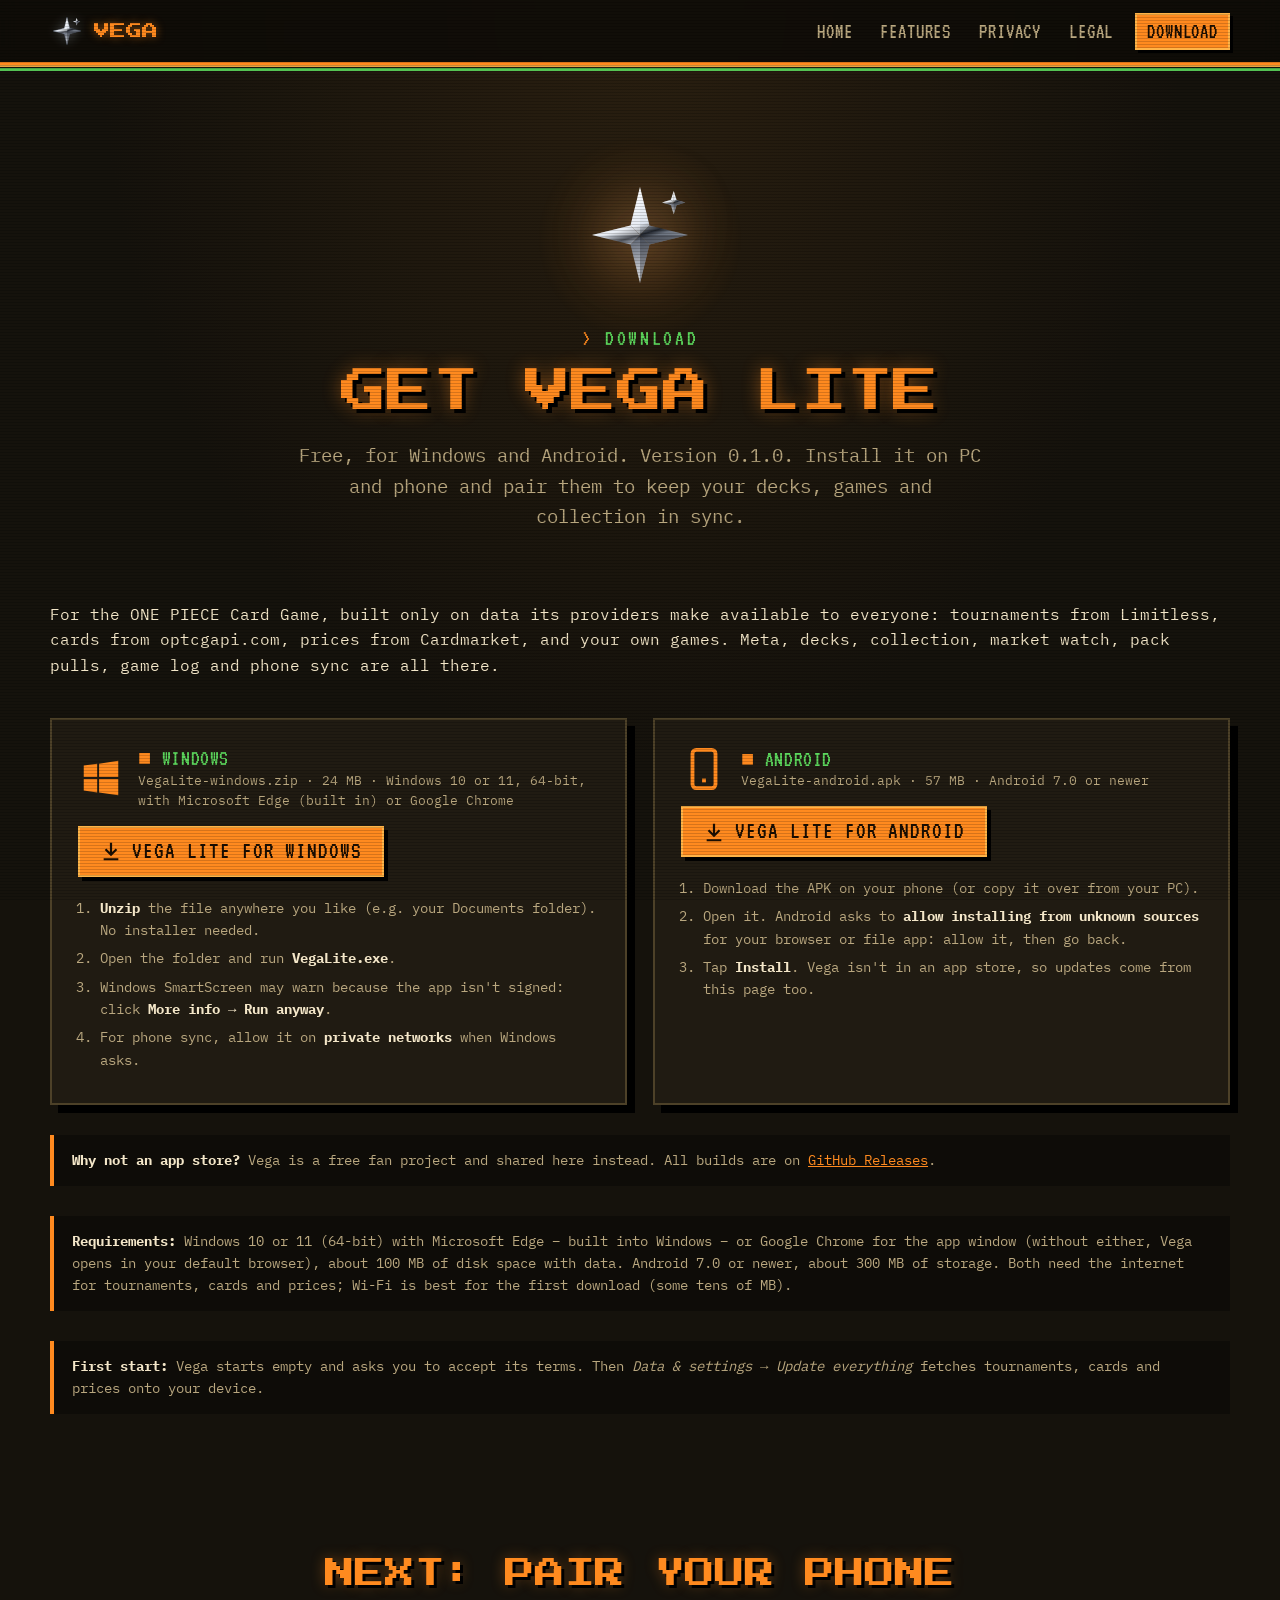
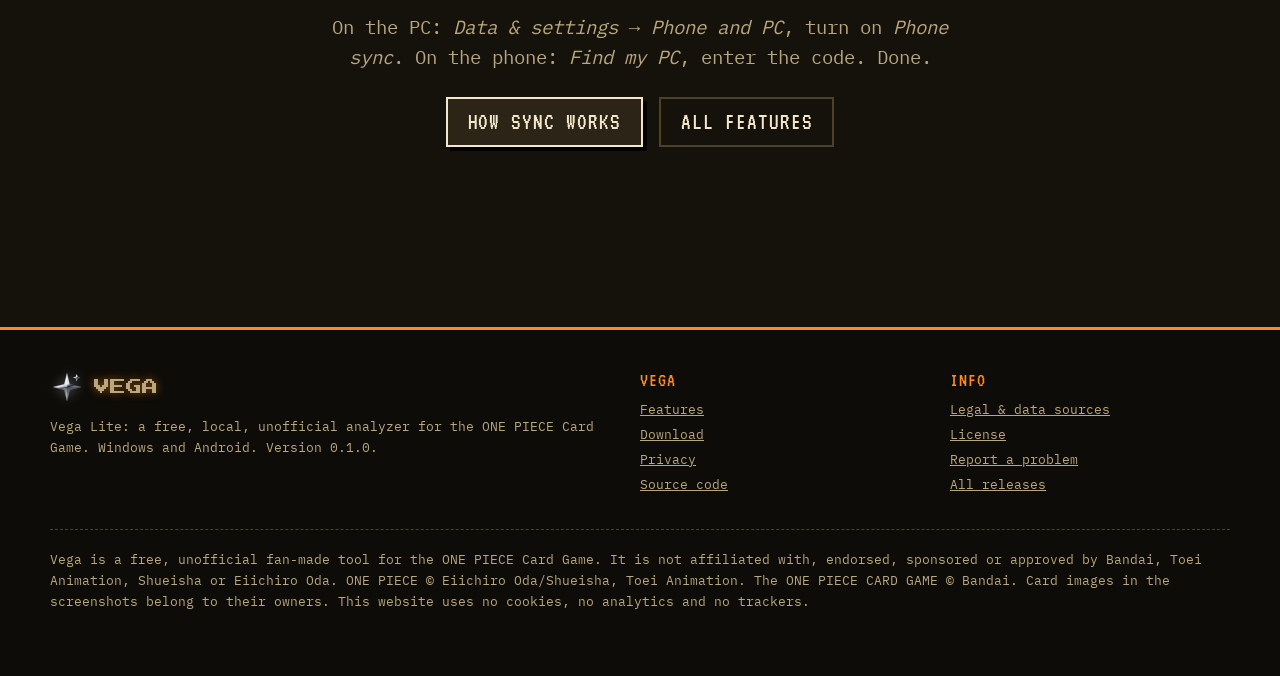
==== docs/download.html @ 105d2885 "Vega Lite: the website (docs/, for GitHub Pages), README, license and notice Co-Authored-By: Claude " ====
<!doctype html>
<html lang="en">
<head>
<meta charset="utf-8">
<meta name="viewport" content="width=device-width, initial-scale=1">
<title>Download Vega Lite · Windows and Android</title>
<meta name="description" content="Download Vega Lite for free: the Windows app and the Android app. Version 0.1.0, no account needed.">
<meta name="theme-color" content="#15120C">
<meta name="referrer" content="no-referrer">
<meta property="og:title" content="Download Vega Lite · Windows and Android">
<meta property="og:description" content="Download Vega Lite for free: the Windows app and the Android app. Version 0.1.0, no account needed.">
<meta property="og:image" content="assets/img/vega-512.png">
<link rel="icon" type="image/png" sizes="32x32" href="assets/img/vega-32.png">
<link rel="apple-touch-icon" href="assets/img/vega-192.png">
<link rel="stylesheet" href="assets/fonts/fonts.css">
<link rel="stylesheet" href="assets/style.css?v=6">
<script>document.documentElement.classList.add("js")</script>
</head>
<body>
<a class="skip" href="#main">Skip to content</a>
<header class="top">
  <div class="wrap">
    <a class="brand" href="index.html" aria-label="Vega home"><svg viewBox="0 0 32 32" aria-hidden="true" focusable="false"><defs><linearGradient id="chrome" gradientUnits="userSpaceOnUse" x1="12.1" y1="3" x2="19.9" y2="29"><stop offset="0" stop-color="#fff"/><stop offset=".4" stop-color="#d6deea"/><stop offset=".5" stop-color="#242830"/><stop offset=".55" stop-color="#808896"/><stop offset=".8" stop-color="#e2e6ee"/><stop offset="1" stop-color="#fff"/></linearGradient><linearGradient id="chromeSpark" gradientUnits="userSpaceOnUse" x1="24.09" y1="3.72" x2="26.19" y2="10.72"><stop offset="0" stop-color="#fff"/><stop offset=".4" stop-color="#d6deea"/><stop offset=".5" stop-color="#242830"/><stop offset=".55" stop-color="#808896"/><stop offset=".8" stop-color="#e2e6ee"/><stop offset="1" stop-color="#fff"/></linearGradient></defs><path d="M16 3 L18.57 13.43 L29 16 L18.57 18.57 L16 29 L13.43 18.57 L3 16 L13.43 13.43Z" fill="url(#chrome)" stroke="#5c687a" stroke-width=".4" stroke-linejoin="round"/><path d="M16 16 L16 3 L13.43 13.43Z M16 16 L3 16 L13.43 13.43Z" fill="#fff" fill-opacity="0.46"/><path d="M16 16 L16 3 L18.57 13.43Z M16 16 L3 16 L13.43 18.57Z" fill="#fff" fill-opacity="0.19"/><path d="M16 16 L29 16 L18.57 18.57Z M16 16 L16 29 L18.57 18.57Z" fill="#14161c" fill-opacity="0.46"/><path d="M16 16 L29 16 L18.57 13.43Z M16 16 L16 29 L13.43 18.57Z" fill="#14161c" fill-opacity="0.19"/><path d="M25.14 3.72 L25.98 6.37 L28.64 7.22 L25.98 8.06 L25.14 10.72 L24.29 8.06 L21.64 7.22 L24.29 6.37Z" fill="url(#chromeSpark)"/><path d="M25.14 7.22 L25.14 3.72 L24.29 6.37Z M25.14 7.22 L21.64 7.22 L24.29 6.37Z" fill="#fff" fill-opacity="0.46"/><path d="M25.14 7.22 L25.14 3.72 L25.98 6.37Z M25.14 7.22 L21.64 7.22 L24.29 8.06Z" fill="#fff" fill-opacity="0.19"/><path d="M25.14 7.22 L28.64 7.22 L25.98 8.06Z M25.14 7.22 L25.14 10.72 L25.98 8.06Z" fill="#14161c" fill-opacity="0.46"/><path d="M25.14 7.22 L28.64 7.22 L25.98 6.37Z M25.14 7.22 L25.14 10.72 L24.29 8.06Z" fill="#14161c" fill-opacity="0.19"/></svg><span>Vega</span></a>
    <button class="menu" type="button" aria-expanded="false" aria-controls="nav">Menu</button>
    <nav class="nav" id="nav" aria-label="Main"><a href="index.html">Home</a><a href="features.html">Features</a><a href="features.html#privacy">Privacy</a><a href="legal.html">Legal</a><a class="cta" href="download.html" aria-current="page">Download</a></nav>
  </div>
</header>
<main id="main">
<section class="pagehead center">
  <div class="wrap">
    <div class="hero-star rv pop" style="width:120px;margin-bottom:24px;transform:none;opacity:1"><svg viewBox="-1.25 -1.25 2.5 2.5" aria-hidden="true" focusable="false"><defs><linearGradient id="heroChromeA" gradientUnits="userSpaceOnUse" x1="-0.3000" y1="-1.0000" x2="0.3000" y2="1.0000"><stop offset="0" stop-color="#fff"/><stop offset="0.4" stop-color="#d6deea"/><stop offset="0.5" stop-color="#242830"/><stop offset="0.55" stop-color="#808896"/><stop offset="0.8" stop-color="#e2e6ee"/><stop offset="1" stop-color="#fff"/></linearGradient><linearGradient id="heroChromeB" gradientUnits="userSpaceOnUse" x1="0.6297" y1="-0.9189" x2="0.7757" y2="-0.4324"><stop offset="0" stop-color="#fff"/><stop offset="0.4" stop-color="#d6deea"/><stop offset="0.5" stop-color="#242830"/><stop offset="0.55" stop-color="#808896"/><stop offset="0.8" stop-color="#e2e6ee"/><stop offset="1" stop-color="#fff"/></linearGradient></defs><path d="M0.0000 0.0000 L0.0000 -1.0000 L-0.1980 -0.1980Z" fill="url(#heroChromeA)"/><path d="M0.0000 0.0000 L0.0000 -1.0000 L-0.1980 -0.1980Z" fill="#fff" fill-opacity="0.462"/><path d="M0.0000 0.0000 L0.0000 -1.0000 L0.1980 -0.1980Z" fill="url(#heroChromeA)"/><path d="M0.0000 0.0000 L0.0000 -1.0000 L0.1980 -0.1980Z" fill="#fff" fill-opacity="0.191"/><path d="M0.0000 0.0000 L1.0000 0.0000 L0.1980 -0.1980Z" fill="url(#heroChromeA)"/><path d="M0.0000 0.0000 L1.0000 0.0000 L0.1980 -0.1980Z" fill="#14161c" fill-opacity="0.191"/><path d="M0.0000 0.0000 L1.0000 0.0000 L0.1980 0.1980Z" fill="url(#heroChromeA)"/><path d="M0.0000 0.0000 L1.0000 0.0000 L0.1980 0.1980Z" fill="#14161c" fill-opacity="0.462"/><path d="M0.0000 0.0000 L0.0000 1.0000 L0.1980 0.1980Z" fill="url(#heroChromeA)"/><path d="M0.0000 0.0000 L0.0000 1.0000 L0.1980 0.1980Z" fill="#14161c" fill-opacity="0.462"/><path d="M0.0000 0.0000 L0.0000 1.0000 L-0.1980 0.1980Z" fill="url(#heroChromeA)"/><path d="M0.0000 0.0000 L0.0000 1.0000 L-0.1980 0.1980Z" fill="#14161c" fill-opacity="0.191"/><path d="M0.0000 0.0000 L-1.0000 0.0000 L-0.1980 0.1980Z" fill="url(#heroChromeA)"/><path d="M0.0000 0.0000 L-1.0000 0.0000 L-0.1980 0.1980Z" fill="#fff" fill-opacity="0.191"/><path d="M0.0000 0.0000 L-1.0000 0.0000 L-0.1980 -0.1980Z" fill="url(#heroChromeA)"/><path d="M0.0000 0.0000 L-1.0000 0.0000 L-0.1980 -0.1980Z" fill="#fff" fill-opacity="0.462"/><path d="M0.7027 -0.6757 L0.7027 -0.9189 L0.6442 -0.7342Z" fill="url(#heroChromeB)"/><path d="M0.7027 -0.6757 L0.7027 -0.9189 L0.6442 -0.7342Z" fill="#fff" fill-opacity="0.462"/><path d="M0.7027 -0.6757 L0.7027 -0.9189 L0.7612 -0.7342Z" fill="url(#heroChromeB)"/><path d="M0.7027 -0.6757 L0.7027 -0.9189 L0.7612 -0.7342Z" fill="#fff" fill-opacity="0.191"/><path d="M0.7027 -0.6757 L0.9459 -0.6757 L0.7612 -0.7342Z" fill="url(#heroChromeB)"/><path d="M0.7027 -0.6757 L0.9459 -0.6757 L0.7612 -0.7342Z" fill="#14161c" fill-opacity="0.191"/><path d="M0.7027 -0.6757 L0.9459 -0.6757 L0.7612 -0.6172Z" fill="url(#heroChromeB)"/><path d="M0.7027 -0.6757 L0.9459 -0.6757 L0.7612 -0.6172Z" fill="#14161c" fill-opacity="0.462"/><path d="M0.7027 -0.6757 L0.7027 -0.4324 L0.7612 -0.6172Z" fill="url(#heroChromeB)"/><path d="M0.7027 -0.6757 L0.7027 -0.4324 L0.7612 -0.6172Z" fill="#14161c" fill-opacity="0.462"/><path d="M0.7027 -0.6757 L0.7027 -0.4324 L0.6442 -0.6172Z" fill="url(#heroChromeB)"/><path d="M0.7027 -0.6757 L0.7027 -0.4324 L0.6442 -0.6172Z" fill="#14161c" fill-opacity="0.191"/><path d="M0.7027 -0.6757 L0.4595 -0.6757 L0.6442 -0.6172Z" fill="url(#heroChromeB)"/><path d="M0.7027 -0.6757 L0.4595 -0.6757 L0.6442 -0.6172Z" fill="#fff" fill-opacity="0.191"/><path d="M0.7027 -0.6757 L0.4595 -0.6757 L0.6442 -0.7342Z" fill="url(#heroChromeB)"/><path d="M0.7027 -0.6757 L0.4595 -0.6757 L0.6442 -0.7342Z" fill="#fff" fill-opacity="0.462"/></svg></div>
    <p class="kicker rv">Download</p>
    <h1 class="rv">Get Vega Lite</h1>
    <p class="lede rv">Free, for Windows and Android. Version <span data-version>0.1.0</span>. Install it on PC and phone and
      pair them to keep your decks, games and collection in sync.</p>
  </div>
</section>

<section aria-labelledby="lite-h">
  <div class="wrap">
    <h2 id="lite-h" class="sr-only">Downloads</h2>
    <p class="rv">For the ONE PIECE Card Game, built only on data its providers make available to everyone: tournaments from
      Limitless, cards from optcgapi.com, prices from Cardmarket, and your own games. Meta, decks, collection, market watch,
      pack pulls, game log and phone sync are all there.</p>
    <div class="dl-grid">
      <article class="dl rv" id="windows">
        <header><svg viewBox="0 0 24 24" fill="currentColor" aria-hidden="true"><path d="M3 5l7-1v7H3zM11 4l10-1.5V11H11zM3 12h7v7l-7-1zM11 12h10v8.5L11 19z"/></svg>
          <div><h3>Windows</h3><div class="meta"><span data-dl-file="lite-windows">VegaLite-windows.zip</span> · <span data-dl-size="lite-windows">24 MB</span> · <span data-dl-needs="lite-windows">Windows 10 or 11, 64-bit, with Microsoft Edge (built in) or Google Chrome</span></div></div></header>
        <a class="btn primary" data-dl="lite-windows" href="https://github.com/shum-panda/vega-lite/releases/latest/download/VegaLite-windows.zip"><svg viewBox="0 0 24 24" fill="none" stroke="currentColor" stroke-width="2.4" aria-hidden="true"><path d="M12 3v12M6 10l6 6 6-6M4 21h16"/></svg>Vega Lite for Windows</a>
        <ol>
          <li><b>Unzip</b> the file anywhere you like (e.g. your Documents folder). No installer needed.</li>
          <li>Open the folder and run <b>VegaLite.exe</b>.</li>
          <li>Windows SmartScreen may warn because the app isn't signed: click <b>More info → Run anyway</b>.</li>
          <li>For phone sync, allow it on <b>private networks</b> when Windows asks.</li>
        </ol>
      </article>
      <article class="dl rv d1" id="android">
        <header><svg viewBox="0 0 24 24" fill="none" stroke="currentColor" stroke-width="2" aria-hidden="true"><rect x="6" y="2" width="12" height="20" rx="2"/><path d="M11 18h2"/></svg>
          <div><h3>Android</h3><div class="meta"><span data-dl-file="lite-android">VegaLite-android.apk</span> · <span data-dl-size="lite-android">57 MB</span> · <span data-dl-needs="lite-android">Android 7.0 or newer</span></div></div></header>
        <a class="btn primary" data-dl="lite-android" href="https://github.com/shum-panda/vega-lite/releases/latest/download/VegaLite-android.apk"><svg viewBox="0 0 24 24" fill="none" stroke="currentColor" stroke-width="2.4" aria-hidden="true"><path d="M12 3v12M6 10l6 6 6-6M4 21h16"/></svg>Vega Lite for Android</a>
        <ol>
          <li>Download the APK on your phone (or copy it over from your PC).</li>
          <li>Open it. Android asks to <b>allow installing from unknown sources</b> for your browser or file app: allow it, then go back.</li>
          <li>Tap <b>Install</b>. Vega isn't in an app store, so updates come from this page too.</li>
        </ol>
      </article>
    </div>
  </div>
</section>

<section aria-label="Notes">
  <div class="wrap">
    <div class="note rv"><b>Why not an app store?</b> Vega is a free fan project and shared here instead. All builds are on
      <a href="https://github.com/shum-panda/vega-lite/releases" data-releases>GitHub Releases</a>.</div>
    <div class="note rv"><b>Requirements:</b> Windows 10 or 11 (64-bit) with Microsoft Edge – built into Windows – or Google
      Chrome for the app window (without either, Vega opens in your default browser), about 100 MB of disk space with data.
      Android 7.0 or newer, about 300 MB of storage. Both need the internet for tournaments, cards and prices; Wi-Fi is
      best for the first download (some tens of MB).</div>
    <div class="note rv"><b>First start:</b> Vega starts empty and asks you to accept its terms. Then <i>Data &amp; settings → Update everything</i>
      fetches tournaments, cards and prices onto your device.</div>
  </div>
</section>

<section class="band" aria-labelledby="next-h">
  <div class="wrap center">
    <h2 id="next-h" class="rv">Next: pair your phone</h2>
    <p class="lede rv">On the PC: <i>Data &amp; settings → Phone and PC</i>, turn on <i>Phone sync</i>. On the phone: <i>Find my PC</i>, enter the code. Done.</p>
    <div class="btns rv" style="justify-content:center"><a class="btn" href="features.html#sync">How sync works</a><a class="btn ghost" href="features.html">All features</a></div>
  </div>
</section>

</main>
<footer class="foot">
  <div class="wrap">
    <div class="foot-grid">
      <div>
        <a class="brand" href="index.html" aria-label="Vega home"><svg viewBox="0 0 32 32" aria-hidden="true" focusable="false"><defs><linearGradient id="chrome" gradientUnits="userSpaceOnUse" x1="12.1" y1="3" x2="19.9" y2="29"><stop offset="0" stop-color="#fff"/><stop offset=".4" stop-color="#d6deea"/><stop offset=".5" stop-color="#242830"/><stop offset=".55" stop-color="#808896"/><stop offset=".8" stop-color="#e2e6ee"/><stop offset="1" stop-color="#fff"/></linearGradient><linearGradient id="chromeSpark" gradientUnits="userSpaceOnUse" x1="24.09" y1="3.72" x2="26.19" y2="10.72"><stop offset="0" stop-color="#fff"/><stop offset=".4" stop-color="#d6deea"/><stop offset=".5" stop-color="#242830"/><stop offset=".55" stop-color="#808896"/><stop offset=".8" stop-color="#e2e6ee"/><stop offset="1" stop-color="#fff"/></linearGradient></defs><path d="M16 3 L18.57 13.43 L29 16 L18.57 18.57 L16 29 L13.43 18.57 L3 16 L13.43 13.43Z" fill="url(#chrome)" stroke="#5c687a" stroke-width=".4" stroke-linejoin="round"/><path d="M16 16 L16 3 L13.43 13.43Z M16 16 L3 16 L13.43 13.43Z" fill="#fff" fill-opacity="0.46"/><path d="M16 16 L16 3 L18.57 13.43Z M16 16 L3 16 L13.43 18.57Z" fill="#fff" fill-opacity="0.19"/><path d="M16 16 L29 16 L18.57 18.57Z M16 16 L16 29 L18.57 18.57Z" fill="#14161c" fill-opacity="0.46"/><path d="M16 16 L29 16 L18.57 13.43Z M16 16 L16 29 L13.43 18.57Z" fill="#14161c" fill-opacity="0.19"/><path d="M25.14 3.72 L25.98 6.37 L28.64 7.22 L25.98 8.06 L25.14 10.72 L24.29 8.06 L21.64 7.22 L24.29 6.37Z" fill="url(#chromeSpark)"/><path d="M25.14 7.22 L25.14 3.72 L24.29 6.37Z M25.14 7.22 L21.64 7.22 L24.29 6.37Z" fill="#fff" fill-opacity="0.46"/><path d="M25.14 7.22 L25.14 3.72 L25.98 6.37Z M25.14 7.22 L21.64 7.22 L24.29 8.06Z" fill="#fff" fill-opacity="0.19"/><path d="M25.14 7.22 L28.64 7.22 L25.98 8.06Z M25.14 7.22 L25.14 10.72 L25.98 8.06Z" fill="#14161c" fill-opacity="0.46"/><path d="M25.14 7.22 L28.64 7.22 L25.98 6.37Z M25.14 7.22 L25.14 10.72 L24.29 8.06Z" fill="#14161c" fill-opacity="0.19"/></svg><span>Vega</span></a>
        <p>Vega Lite: a free, local, unofficial analyzer for the ONE PIECE Card Game. Windows and Android.
        Version <span data-version>0.1.0</span>.</p>
      </div>
      <div>
        <h4>Vega</h4>
        <ul>
          <li><a href="features.html">Features</a></li>
          <li><a href="download.html">Download</a></li>
          <li><a href="features.html#privacy">Privacy</a></li>
          <li><a href="#" data-repo>Source code</a></li>
        </ul>
      </div>
      <div>
        <h4>Info</h4>
        <ul>
          <li><a href="legal.html">Legal &amp; data sources</a></li>
          <li><a href="legal.html#license">License</a></li>
          <li><a href="#" data-issues>Report a problem</a></li>
          <li><a href="#" data-releases>All releases</a></li>
        </ul>
      </div>
    </div>
    <p class="disclaimer">Vega is a free, unofficial fan-made tool for the ONE PIECE Card Game. It is not affiliated with,
    endorsed, sponsored or approved by Bandai, Toei Animation, Shueisha or Eiichiro Oda.
    ONE PIECE &copy; Eiichiro Oda/Shueisha, Toei Animation. The ONE PIECE CARD GAME &copy; Bandai.
    Card images in the screenshots belong to their owners. This website uses no cookies, no analytics and no trackers.</p>
  </div>
</footer>
<script src="assets/downloads.js?v=6"></script>
<script src="assets/site.js?v=6"></script>
</body>
</html>
---- docs/assets/fonts/fonts.css ----
/* The app's fonts, served by the app itself (no request to Google): Press Start 2P, VT323 and IBM Plex Mono,
   all under the SIL Open Font License 1.1 (OFL.txt). Latin and Latin Extended only. */
@font-face {
  font-family: 'IBM Plex Mono';
  font-style: normal;
  font-weight: 400;
  font-display: swap;
  src: url(ibm-plex-mono-400-latin-ext.woff2) format('woff2');
  unicode-range: U+0100-02BA, U+02BD-02C5, U+02C7-02CC, U+02CE-02D7, U+02DD-02FF, U+0304, U+0308, U+0329, U+1D00-1DBF, U+1E00-1E9F, U+1EF2-1EFF, U+2020, U+20A0-20AB, U+20AD-20C4, U+2113, U+2C60-2C7F, U+A720-A7FF;
}
@font-face {
  font-family: 'IBM Plex Mono';
  font-style: normal;
  font-weight: 400;
  font-display: swap;
  src: url(ibm-plex-mono-400-latin.woff2) format('woff2');
  unicode-range: U+0000-00FF, U+0131, U+0152-0153, U+02BB-02BC, U+02C6, U+02DA, U+02DC, U+0304, U+0308, U+0329, U+2000-206F, U+20AC, U+2122, U+2191, U+2193, U+2212, U+2215, U+FEFF, U+FFFD;
}
@font-face {
  font-family: 'IBM Plex Mono';
  font-style: normal;
  font-weight: 600;
  font-display: swap;
  src: url(ibm-plex-mono-600-latin-ext.woff2) format('woff2');
  unicode-range: U+0100-02BA, U+02BD-02C5, U+02C7-02CC, U+02CE-02D7, U+02DD-02FF, U+0304, U+0308, U+0329, U+1D00-1DBF, U+1E00-1E9F, U+1EF2-1EFF, U+2020, U+20A0-20AB, U+20AD-20C4, U+2113, U+2C60-2C7F, U+A720-A7FF;
}
@font-face {
  font-family: 'IBM Plex Mono';
  font-style: normal;
  font-weight: 600;
  font-display: swap;
  src: url(ibm-plex-mono-600-latin.woff2) format('woff2');
  unicode-range: U+0000-00FF, U+0131, U+0152-0153, U+02BB-02BC, U+02C6, U+02DA, U+02DC, U+0304, U+0308, U+0329, U+2000-206F, U+20AC, U+2122, U+2191, U+2193, U+2212, U+2215, U+FEFF, U+FFFD;
}
@font-face {
  font-family: 'IBM Plex Mono';
  font-style: normal;
  font-weight: 700;
  font-display: swap;
  src: url(ibm-plex-mono-700-latin-ext.woff2) format('woff2');
  unicode-range: U+0100-02BA, U+02BD-02C5, U+02C7-02CC, U+02CE-02D7, U+02DD-02FF, U+0304, U+0308, U+0329, U+1D00-1DBF, U+1E00-1E9F, U+1EF2-1EFF, U+2020, U+20A0-20AB, U+20AD-20C4, U+2113, U+2C60-2C7F, U+A720-A7FF;
}
@font-face {
  font-family: 'IBM Plex Mono';
  font-style: normal;
  font-weight: 700;
  font-display: swap;
  src: url(ibm-plex-mono-700-latin.woff2) format('woff2');
  unicode-range: U+0000-00FF, U+0131, U+0152-0153, U+02BB-02BC, U+02C6, U+02DA, U+02DC, U+0304, U+0308, U+0329, U+2000-206F, U+20AC, U+2122, U+2191, U+2193, U+2212, U+2215, U+FEFF, U+FFFD;
}
@font-face {
  font-family: 'Press Start 2P';
  font-style: normal;
  font-weight: 400;
  font-display: swap;
  src: url(press-start-2p-400-latin-ext.woff2) format('woff2');
  unicode-range: U+0100-02BA, U+02BD-02C5, U+02C7-02CC, U+02CE-02D7, U+02DD-02FF, U+0304, U+0308, U+0329, U+1D00-1DBF, U+1E00-1E9F, U+1EF2-1EFF, U+2020, U+20A0-20AB, U+20AD-20C4, U+2113, U+2C60-2C7F, U+A720-A7FF;
}
@font-face {
  font-family: 'Press Start 2P';
  font-style: normal;
  font-weight: 400;
  font-display: swap;
  src: url(press-start-2p-400-latin.woff2) format('woff2');
  unicode-range: U+0000-00FF, U+0131, U+0152-0153, U+02BB-02BC, U+02C6, U+02DA, U+02DC, U+0304, U+0308, U+0329, U+2000-206F, U+20AC, U+2122, U+2191, U+2193, U+2212, U+2215, U+FEFF, U+FFFD;
}
@font-face {
  font-family: 'VT323';
  font-style: normal;
  font-weight: 400;
  font-display: swap;
  src: url(vt323-400-latin-ext.woff2) format('woff2');
  unicode-range: U+0100-02BA, U+02BD-02C5, U+02C7-02CC, U+02CE-02D7, U+02DD-02FF, U+0304, U+0308, U+0329, U+1D00-1DBF, U+1E00-1E9F, U+1EF2-1EFF, U+2020, U+20A0-20AB, U+20AD-20C4, U+2113, U+2C60-2C7F, U+A720-A7FF;
}
@font-face {
  font-family: 'VT323';
  font-style: normal;
  font-weight: 400;
  font-display: swap;
  src: url(vt323-400-latin.woff2) format('woff2');
  unicode-range: U+0000-00FF, U+0131, U+0152-0153, U+02BB-02BC, U+02C6, U+02DA, U+02DC, U+0304, U+0308, U+0329, U+2000-206F, U+20AC, U+2122, U+2191, U+2193, U+2212, U+2215, U+FEFF, U+FFFD;
}
---- docs/assets/style.css ----
/* Vega website – the app's own look (static/style.css, style "Vega", dark): warm CRT black, sunset orange, phosphor
   green, pixel fonts, hard offset shadows, scanlines. No external requests: fonts are served from ./fonts. */
:root {
  --sea: #15120C; --hull: #201B12; --hull-2: #2C2517; --hull-3: #1A160E; --well: #0E0C08; --sea-glow: #2A1F10;
  --line: #4D4128; --rule: #3A311F; --foam: #F4E7C9; --mist: #B9A77F; --faint: #8F8060;
  --rope: #FF8A1F; --rope-dim: #B75F12; --rope-hover: #FFA040; --amber: #FFB347;
  --green: #5CD65C; --green-dim: #2F7A34; --red: #E5482E; --bad: #FF6B4A;
  --on-green: #0B1A0B; --on-rope: #1B0E02; --shadow-c: #000; --scan: rgba(0,0,0,.16);
  --shadow: 4px 4px 0 var(--shadow-c); --shadow-l: 8px 8px 0 var(--shadow-c);
  --pixel: "Press Start 2P", "Courier New", monospace;
  --head: "VT323", "Courier New", monospace;
  --body: "IBM Plex Mono", Consolas, monospace;
  --wrap: 1180px;
  color-scheme: dark;
}
* { box-sizing: border-box; }
html { scroll-behavior: smooth; scroll-padding-top: 80px; }
html, body { margin: 0; background: var(--sea); color: var(--foam); font: 16px/1.6 var(--body); }
body { background: radial-gradient(ellipse at 50% 0%, var(--sea-glow) 0%, var(--sea) 60%) fixed; overflow-x: hidden; }
body::after { content: ""; position: fixed; inset: 0; pointer-events: none; z-index: 100;
  background: repeating-linear-gradient(to bottom, rgba(0,0,0,0) 0 2px, var(--scan) 2px 3px); }
img { max-width: 100%; display: block; }
a { color: var(--rope); }
a:hover { color: var(--rope-hover); }
::selection { background: var(--green); color: var(--on-green); }
:focus-visible { outline: 2px dashed var(--green); outline-offset: 3px; }
.wrap { width: min(var(--wrap), 100% - 40px); margin: 0 auto; }
.skip { position: absolute; left: -999px; top: 8px; z-index: 200; background: var(--green); color: var(--on-green); padding: 6px 12px; }
.skip:focus { left: 8px; }

/* ------------------------------------------------------------------ header */
.top { position: sticky; top: 0; z-index: 50; background: rgba(14,12,8,.86); backdrop-filter: blur(8px);
  border-bottom: 3px solid var(--rope); }
.top::after { content: ""; position: absolute; left: 0; right: 0; bottom: -9px; height: 6px;
  background: linear-gradient(to bottom, var(--amber) 0 2px, transparent 2px 3px, var(--green) 3px 5px); opacity: .9; }
.top .wrap { display: flex; align-items: center; gap: 18px; height: 62px; }
.brand { display: flex; align-items: center; gap: 10px; text-decoration: none; color: var(--rope);
  font: 16px/1 var(--pixel); text-transform: uppercase; text-shadow: 0 0 8px rgba(255,138,31,.55); }
.brand:hover { color: var(--rope-hover); }
.brand svg { width: 34px; height: 34px; filter: drop-shadow(0 0 6px rgba(214,222,234,.35)); transition: transform .5s cubic-bezier(.2,.9,.3,1.4); }
.brand:hover svg { transform: perspective(200px) rotateY(180deg) scale(1.1); }
/* comes in once from far away; it turns only while you point at it */
.brand svg { animation: brandIn 1s cubic-bezier(.2,.8,.3,1.2) .2s backwards; }
@keyframes brandIn { from { transform: scale(0); opacity: 0; filter: blur(3px); } }
.nav { display: flex; gap: 4px; margin-left: auto; align-items: center; }
.nav a { color: var(--mist); text-decoration: none; font: 21px/1 var(--head); text-transform: uppercase; letter-spacing: .04em;
  padding: 6px 10px; border: 2px solid transparent; }
.nav a:hover { color: var(--green); border-color: var(--green-dim); }
.nav a[aria-current="page"] { color: var(--on-green); background: var(--green); border-color: var(--green); }
.nav a.cta { color: var(--on-rope); background: var(--rope); border-color: var(--amber); box-shadow: 3px 3px 0 var(--shadow-c); margin-left: 6px; }
.nav a.cta:hover { background: var(--rope-hover); }
.menu { display: none; margin-left: auto; background: none; border: 2px solid var(--line); color: var(--foam); font: 20px/1 var(--head);
  padding: 6px 10px; cursor: pointer; text-transform: uppercase; }
@media (max-width: 860px) {
  .menu { display: block; }
  .nav { display: none; position: absolute; top: 65px; left: 0; right: 0; flex-direction: column; align-items: stretch;
    background: var(--well); border-bottom: 3px solid var(--rope); padding: 10px 20px 16px; }
  .nav.open { display: flex; }
  .nav a { font-size: 24px; padding: 10px; }
  .nav a.cta { margin: 8px 0 0; text-align: center; }
}

/* ------------------------------------------------------------------ type */
h1, .h1 { font: clamp(22px, 4.2vw, 46px)/1.3 var(--pixel); margin: 0 0 18px; color: var(--rope); text-transform: uppercase;
  text-shadow: 4px 4px 0 var(--shadow-c), 0 0 18px rgba(255,138,31,.45); }
h2 { font: clamp(17px, 2.6vw, 30px)/1.35 var(--pixel); margin: 0 0 18px; color: var(--rope); text-transform: uppercase;
  text-shadow: 3px 3px 0 var(--shadow-c), 0 0 14px rgba(255,138,31,.35); }
h3 { font: 30px/1.1 var(--head); margin: 0 0 8px; color: var(--green); text-transform: uppercase; letter-spacing: .03em; }
h3::before { content: "■ "; color: var(--rope); }
.kicker { font: 22px/1 var(--head); color: var(--green); text-transform: uppercase; letter-spacing: .12em; margin: 0 0 14px; display: inline-block; }
.kicker::before { content: "> "; color: var(--rope); }
.lede { color: var(--mist); font-size: clamp(16px, 1.6vw, 19px); max-width: 62ch; margin: 0 0 24px; }
.muted { color: var(--mist); }
.small { font-size: 13px; }
.hl { color: var(--green); }
.or { color: var(--rope); }
code, kbd { font-family: var(--body); background: var(--well); border: 1px solid var(--line); padding: 1px 6px; color: var(--green); }

/* ------------------------------------------------------------------ buttons */
.btn { display: inline-flex; align-items: center; gap: 10px; background: var(--hull-2); border: 2px solid var(--foam); padding: 10px 20px;
  color: var(--foam); text-decoration: none; cursor: pointer; font: 24px/1.1 var(--head); text-transform: uppercase; letter-spacing: .04em;
  box-shadow: var(--shadow); transition: transform .06s, box-shadow .06s, background .2s; }
.btn:hover { border-color: var(--green); color: var(--green); }
.btn:active { transform: translate(4px, 4px); box-shadow: 0 0 0 var(--shadow-c); }
.btn.primary { background: var(--rope); color: var(--on-rope); border-color: var(--amber); }
.btn.primary:hover { background: var(--rope-hover); color: var(--on-rope); }
.btn.ghost { background: transparent; box-shadow: none; border-color: var(--line); }
.btn svg { width: 22px; height: 22px; flex: none; }
.btn small { font: 13px/1 var(--body); text-transform: none; letter-spacing: 0; opacity: .8; }
.btns { display: flex; flex-wrap: wrap; gap: 16px; align-items: center; }

/* ------------------------------------------------------------------ hero */
.hero { position: relative; min-height: calc(100svh - 62px); display: grid; place-items: center; text-align: center; overflow: hidden;
  padding: 40px 0 80px; }
#sky { position: absolute; inset: 0; width: 100%; height: 100%; z-index: 0; }
.hero .wrap { position: relative; z-index: 1; }
.hero-star { width: clamp(150px, 26vmin, 260px); aspect-ratio: 1; margin: 0 auto 26px; position: relative;
  transform: translateY(calc(var(--p, 0) * -90px)) scale(calc(1 - var(--p, 0) * .35)) rotateY(calc(var(--p, 0) * 60deg));
  opacity: calc(1 - var(--p, 0) * 1.1); will-change: transform; }
.hero-star svg { width: 100%; height: 100%; overflow: visible; filter: drop-shadow(0 0 30px rgba(214,222,234,.25)); cursor: grab; }
/* the home page's star arrives as a shooting star (site.js draws the flight on canvas.flight); until it lands the
   SVG waits invisibly, then it takes over with a short flash. Spinning it is site.js too (a push with the pointer) */
.js .hero .hero-star svg { opacity: 0; }
.js .hero .hero-star.here svg { opacity: 1; animation: arrive .7s ease-out; }
@keyframes arrive { from { filter: drop-shadow(0 0 60px rgba(255,255,255,.85)); } }
canvas.flight { position: fixed; inset: 0; width: 100vw; height: 100vh; z-index: 250; pointer-events: none; }
.hero-star::after { content: ""; position: absolute; inset: -40%; z-index: -1; border-radius: 50%;
  background: radial-gradient(circle, rgba(255,138,31,.22) 0%, rgba(255,138,31,.06) 40%, transparent 65%); animation: pulse 5s ease-in-out infinite; }
.gleam { animation: gleam 5s ease-in-out 1.2s infinite; }
@keyframes gleam { 0% { transform: translate(-2.2px, -2.2px); } 22%, 100% { transform: translate(2.2px, 2.2px); } }
@keyframes pulse { 50% { opacity: .55; transform: scale(.92); } }
.hero h1 { font-size: clamp(34px, 8vw, 92px); letter-spacing: .04em; margin-bottom: 8px; }
.hero h1 span { display: inline-block; animation: drop .7s cubic-bezier(.2,.9,.3,1.3) backwards; }
.hero h1 span:nth-child(2) { animation-delay: .08s; } .hero h1 span:nth-child(3) { animation-delay: .16s; } .hero h1 span:nth-child(4) { animation-delay: .24s; }
@keyframes drop { from { transform: translateY(-60px); opacity: 0; } }
.tagline { font: clamp(26px, 3.4vw, 40px)/1.15 var(--head); color: var(--foam); margin: 0 auto 14px; max-width: 26ch; text-transform: uppercase; }
.tagline .typed { color: var(--green); }
.cursor { display: inline-block; width: .55em; height: .9em; background: var(--green); vertical-align: -.08em; margin-left: 2px; animation: blink 1s steps(2) infinite; }
@keyframes blink { 50% { opacity: 0; } }
.hero .lede { margin: 0 auto 30px; }
.hero .btns { justify-content: center; }
.hero .fine { margin-top: 18px; font-size: 13px; color: var(--faint); }
.scrollhint { position: absolute; left: 50%; bottom: 18px; transform: translateX(-50%); z-index: 1; color: var(--mist);
  font: 18px/1 var(--head); text-transform: uppercase; letter-spacing: .1em; text-align: center; opacity: calc(1 - var(--p, 0) * 4); }
.scrollhint i { display: block; width: 14px; height: 14px; margin: 6px auto 0; border-right: 3px solid var(--rope); border-bottom: 3px solid var(--rope);
  transform: rotate(45deg); animation: nudge 1.4s ease-in-out infinite; }
@keyframes nudge { 50% { transform: translateY(6px) rotate(45deg); } }

/* the rainbow rule of the app's logo */
.rule { height: 12px; margin: 0; border: 0;
  background: linear-gradient(to bottom, var(--rope) 0 3px, transparent 3px 4.5px, var(--amber) 4.5px 7.5px, transparent 7.5px 9px, var(--green) 9px 12px); }
.rule.grow { transform-origin: left; transform: scaleX(var(--g, 0)); }

/* ------------------------------------------------------------------ sections */
section { position: relative; }
.band { padding: clamp(70px, 11vw, 140px) 0; }
.center { text-align: center; }
.center .lede { margin-left: auto; margin-right: auto; }
.panel { background: var(--hull); border: 2px solid var(--line); box-shadow: var(--shadow); padding: 22px; }

/* big statement lines that light up word by word while scrolling */
.statement { font: clamp(30px, 5vw, 64px)/1.08 var(--head); text-transform: uppercase; max-width: 22ch; margin: 0 auto; text-align: center; }
.statement .w { color: var(--line); transition: color .4s; }
.statement .w.on { color: var(--foam); }
.statement .w.on.hl { color: var(--green); }
.statement .w.on.or { color: var(--rope); }

/* counters */
.counters { display: grid; grid-template-columns: repeat(auto-fit, minmax(190px, 1fr)); gap: 18px; margin-top: 50px; }
.stat { background: var(--well); border: 2px solid var(--green-dim); padding: 18px 20px; box-shadow: var(--shadow); }
.stat b { display: block; font: clamp(40px, 5vw, 60px)/1 var(--head); color: var(--green); text-shadow: 0 0 12px rgba(92,214,92,.35); font-variant-numeric: tabular-nums; }
.stat span { display: block; font-size: 13px; text-transform: uppercase; letter-spacing: .06em; color: var(--mist); margin-top: 6px; }

/* ------------------------------------------------------------------ device frames */
.device { position: relative; }
.laptop { background: var(--well); border: 3px solid var(--line); box-shadow: var(--shadow-l); }
.laptop::before { content: "● ● ●"; display: block; padding: 4px 10px; font: 11px/1.4 var(--body); letter-spacing: 3px; color: var(--rope);
  background: var(--hull-2); border-bottom: 2px solid var(--line); }
.laptop .title { position: absolute; top: 3px; left: 0; right: 0; text-align: center; font: 16px/1.2 var(--head); color: var(--mist); text-transform: uppercase; pointer-events: none; }
.screen { position: relative; overflow: hidden; background: var(--sea); }
.laptop .screen { aspect-ratio: 13 / 9; }
.screen img { width: 100%; height: 100%; object-fit: cover; object-position: top left; }
.phone { width: min(300px, 70vw); border: 10px solid #0a0907; border-radius: 34px; background: #0a0907; overflow: hidden;
  box-shadow: 0 0 0 3px var(--line), var(--shadow-l); position: relative; }
.phone::before { content: ""; position: absolute; top: 8px; left: 50%; width: 70px; height: 18px; margin-left: -35px; background: #0a0907;
  border-radius: 10px; z-index: 2; }
.phone .screen { aspect-ratio: 390 / 844; border-radius: 24px; }
.screen img.layer { position: absolute; inset: 0; opacity: 0; transition: opacity .6s ease; }
.screen img.layer.on { opacity: 1; }
.duo { position: relative; padding-right: 110px; }
.duo .phone { position: absolute; right: 0; bottom: -40px; width: min(230px, 32%); }
@media (max-width: 700px) {
  .duo { padding-right: 0; padding-bottom: 60px; }
  .duo .phone { width: 42%; right: -6px; bottom: -10px; border-width: 6px; border-radius: 22px; }
  .duo .phone .screen { border-radius: 16px; }
  .duo .phone::before { display: none; }
}

/* scale-in while it scrolls into view: --s is set by site.js (0 → 1) */
.zoom { transform: perspective(1400px) rotateX(calc((1 - var(--s, 1)) * 18deg)) scale(calc(.82 + var(--s, 1) * .18));
  opacity: calc(.3 + var(--s, 1) * .7); transform-origin: 50% 100%; will-change: transform; }
.para { transform: translateY(calc(var(--y, 0) * 1px)); will-change: transform; }

/* ------------------------------------------------------------------ the sticky tour on the landing page */
.tour { position: relative; }
.tour-grid { display: grid; grid-template-columns: minmax(0, 5fr) minmax(0, 7fr); gap: 50px; }
.tour-steps .step { min-height: 78vh; display: flex; flex-direction: column; justify-content: center; opacity: .25; transition: opacity .5s; }
.tour-steps .step.on { opacity: 1; }
.tour-steps .step:first-child { min-height: 60vh; }
.tour-stage { position: sticky; top: 90px; height: calc(100vh - 120px); display: flex; align-items: center; }
.tour-stage .device { width: 100%; }
.tour-mobileshot { display: none; }
.step ul { padding-left: 0; list-style: none; margin: 10px 0 0; }
.step li { padding-left: 22px; position: relative; margin: 6px 0; color: var(--mist); }
.step li::before { content: "▸"; position: absolute; left: 0; color: var(--green); }
.step .more { font: 20px/1 var(--head); text-transform: uppercase; letter-spacing: .05em; margin-top: 14px; display: inline-block; }
@media (max-width: 900px) {
  .tour-grid { grid-template-columns: 1fr; }
  .tour-stage { display: none; }
  .tour-steps .step { min-height: 0; opacity: 1; padding: 30px 0; }
  .tour-mobileshot { display: block; margin-top: 22px; }
}

/* ------------------------------------------------------------------ feature cards */
.cards { display: grid; grid-template-columns: repeat(auto-fit, minmax(260px, 1fr)); gap: 22px; margin-top: 40px; }
.fcard { display: block; background: var(--hull); border: 2px solid var(--line); box-shadow: var(--shadow); padding: 22px; text-decoration: none; color: var(--foam);
  transition: transform .25s cubic-bezier(.2,.9,.3,1.3), border-color .2s, box-shadow .25s; position: relative; overflow: hidden; }
.fcard:hover { transform: translate(-3px, -3px); box-shadow: 7px 7px 0 var(--shadow-c); border-color: var(--green); color: var(--foam); }
.fcard .ico { width: 40px; height: 40px; color: var(--rope); margin-bottom: 12px; }
.fcard h3 { font-size: 26px; }
.fcard p { margin: 0; color: var(--mist); font-size: 14px; }
.fcard::after { content: "→"; position: absolute; right: 16px; top: 14px; font: 26px/1 var(--head); color: var(--line); transition: color .2s, transform .2s; }
.fcard:hover::after { color: var(--green); transform: translateX(4px); }

/* ------------------------------------------------------------------ feature pages: alternating rows */
.feature { padding: clamp(60px, 9vw, 120px) 0; border-top: 1px dashed var(--rule); }
.feature-grid { display: grid; grid-template-columns: minmax(0, 5fr) minmax(0, 7fr); gap: clamp(30px, 5vw, 70px); align-items: center; }
.feature:nth-of-type(even) .feature-grid { grid-template-columns: minmax(0, 7fr) minmax(0, 5fr); }
.feature:nth-of-type(even) .feature-text { order: 2; }
.feature-text ul { padding: 0; list-style: none; margin: 18px 0 0; }
.feature-text li { padding-left: 24px; position: relative; margin: 10px 0; color: var(--mist); }
.feature-text li b { color: var(--foam); font-weight: 600; }
.feature-text li::before { content: "▸"; position: absolute; left: 0; color: var(--green); }
.feature-media { display: grid; gap: 26px; }
.gallery { display: grid; grid-template-columns: repeat(auto-fit, minmax(240px, 1fr)); gap: 26px; margin-top: 40px; align-items: start; }
.gallery figure { margin: 0; }
.gallery figcaption, .feature-media figcaption { font: 18px/1.2 var(--head); color: var(--mist); text-transform: uppercase; margin-top: 12px; letter-spacing: .04em; }
.gallery .phone { margin: 0 auto; }
@media (max-width: 900px) {
  .feature-grid, .feature:nth-of-type(even) .feature-grid { grid-template-columns: 1fr; }
  .feature:nth-of-type(even) .feature-text { order: 0; }
}
.toc { display: flex; flex-wrap: wrap; gap: 8px; margin: 26px 0 0; }
.toc a { font: 20px/1 var(--head); text-transform: uppercase; text-decoration: none; color: var(--mist); border: 2px solid var(--line); padding: 7px 12px; background: var(--well); }
.toc a:hover { color: var(--green); border-color: var(--green); }
.pagehead { padding: clamp(60px, 9vw, 110px) 0 30px; }
.chips { display: flex; flex-wrap: wrap; gap: 8px; margin-top: 18px; }
.chip { font: 18px/1 var(--head); text-transform: uppercase; color: var(--green); border: 2px solid var(--green-dim); padding: 5px 10px; background: var(--well); }
.chip.or { color: var(--rope); border-color: var(--rope-dim); }

/* ------------------------------------------------------------------ the Locals mock (HTML/CSS, no live data) */
.mock { background: var(--well); border: 3px solid var(--line); box-shadow: var(--shadow-l); padding: 18px; font-size: 14px; }
.mock-head { display: flex; justify-content: space-between; align-items: baseline; gap: 10px; flex-wrap: wrap; border-bottom: 3px double var(--rope-dim); padding-bottom: 10px; margin-bottom: 14px; }
.mock-head b { font: 26px/1 var(--head); color: var(--green); text-transform: uppercase; }
.mock-row { display: grid; grid-template-columns: 34px minmax(0, 1fr) auto; gap: 12px; align-items: center; padding: 8px 0; border-bottom: 1px dashed var(--rule); }
.mock-row:last-child { border-bottom: 0; }
.mock-card { width: 34px; height: 47px; border: 2px solid var(--line); background: linear-gradient(160deg, var(--c1, #3FA36A), var(--c2, #1A160E)); position: relative; }
.mock-card::after { content: ""; position: absolute; inset: 5px 5px auto; height: 12px; background: rgba(255,255,255,.25); }
.mock-row .who { color: var(--mist); font-size: 12px; }
.mock-row .price { font: 24px/1 var(--head); color: var(--green); text-align: right; }
.mock h4 { font: 20px/1 var(--head); color: var(--rope); text-transform: uppercase; margin: 16px 0 6px; letter-spacing: .04em; }
.mock h4:first-of-type { margin-top: 0; }
.tag { display: inline-block; font: 15px/1 var(--head); text-transform: uppercase; padding: 3px 6px; border: 1px solid var(--line); color: var(--mist); margin-left: 6px; }
.tag.g { color: var(--green); border-color: var(--green-dim); }
.tag.o { color: var(--rope); border-color: var(--rope-dim); }
.trade { display: grid; grid-template-columns: 1fr auto 1fr; gap: 12px; align-items: center; background: var(--hull); border: 2px solid var(--green-dim); padding: 14px; }
.trade .side { display: flex; gap: 6px; flex-wrap: wrap; }
.trade .arrow { font: 34px/1 var(--head); color: var(--rope); }
.trade .sum { grid-column: 1 / -1; font-size: 13px; color: var(--mist); border-top: 1px dashed var(--rule); padding-top: 10px; }
.trade .sum b { color: var(--green); }
.chat { display: grid; gap: 8px; }
.msg { max-width: 82%; padding: 8px 12px; border: 2px solid var(--line); background: var(--hull); font-size: 13px; }
.msg.me { justify-self: end; border-color: var(--green-dim); background: rgba(92,214,92,.08); }
.msg small { display: block; color: var(--faint); font-size: 11px; }
.code { font: clamp(22px, 2.6vw, 34px)/1 var(--pixel); color: var(--green); letter-spacing: .08em; overflow-wrap: anywhere; text-align: center; padding: 22px 10px; border: 3px dashed var(--green-dim);
  background: var(--well); text-shadow: 0 0 14px rgba(92,214,92,.45); }
.mockgrid { display: grid; grid-template-columns: repeat(auto-fit, minmax(280px, 1fr)); gap: 22px; }

/* ------------------------------------------------------------------ sync diagram */
.sync { display: grid; grid-template-columns: 1fr minmax(120px, 1.2fr) 1fr; align-items: center; gap: 10px; max-width: 760px; margin: 40px auto 0; }
.sync .node { text-align: center; }
.sync .node svg { width: 90px; height: 90px; color: var(--foam); }
.sync .node b { display: block; font: 24px/1 var(--head); text-transform: uppercase; color: var(--rope); margin-top: 8px; }
.sync .node span { font-size: 12px; color: var(--mist); }
.wire { position: relative; height: 40px; }
.wire::before { content: ""; position: absolute; left: 0; right: 0; top: 50%; border-top: 3px dashed var(--line); }
.wire i { position: absolute; top: 50%; width: 12px; height: 12px; margin-top: -6px; background: var(--green); box-shadow: 0 0 10px var(--green); animation: packet 2.4s linear infinite; }
.wire i:nth-child(2) { background: var(--rope); box-shadow: 0 0 10px var(--rope); animation-direction: reverse; animation-delay: -1.2s; }
@keyframes packet { from { left: 0; } to { left: calc(100% - 12px); } }
.wire em { position: absolute; left: 0; right: 0; top: -14px; text-align: center; font: 16px/1 var(--head); color: var(--mist); text-transform: uppercase; font-style: normal; }

/* privacy grid */
.pgrid { display: grid; grid-template-columns: repeat(auto-fit, minmax(220px, 1fr)); gap: 18px; margin-top: 40px; }
.pitem { border: 2px solid var(--line); background: var(--well); padding: 18px; }
.pitem b { display: block; font: 34px/1 var(--head); color: var(--green); text-transform: uppercase; }
.pitem span { color: var(--mist); font-size: 14px; }

/* ------------------------------------------------------------------ download */
.dl-grid { display: grid; grid-template-columns: repeat(auto-fit, minmax(300px, 1fr)); gap: 26px; margin-top: 40px; }
.dl { background: var(--hull); border: 2px solid var(--line); box-shadow: var(--shadow-l); padding: 26px; display: flex; flex-direction: column; gap: 14px; }
.dl header { display: flex; align-items: center; gap: 14px; }
.dl header svg { width: 46px; height: 46px; color: var(--rope); flex: none; }
.dl h2 { margin: 0; font-size: clamp(17px, 2vw, 22px); }
.dl .meta { color: var(--mist); font-size: 13px; }
.dl ol { margin: 0; padding-left: 22px; color: var(--mist); font-size: 14px; }
.dl ol li { margin: 6px 0; }
.dl ol b { color: var(--foam); }
.dl .alt { font-size: 13px; color: var(--mist); }
.dl .btn { align-self: flex-start; }
.note { border-left: 4px solid var(--rope); background: var(--well); padding: 14px 18px; color: var(--mist); font-size: 14px; margin-top: 30px; }
.note b { color: var(--foam); }

/* ------------------------------------------------------------------ legal */
.legal { max-width: 860px; }
.legal h2 { margin-top: 50px; font-size: clamp(15px, 2vw, 20px); }
.legal p, .legal li { color: var(--mist); }
.legal strong { color: var(--foam); }
.legal table { width: 100%; border-collapse: collapse; font-size: 14px; margin: 14px 0; }
.legal th { text-align: left; font: 20px var(--head); color: var(--rope); text-transform: uppercase; padding: 8px 10px; border-bottom: 3px double var(--rope-dim); }
.legal td { padding: 8px 10px; border-bottom: 1px dashed var(--rule); vertical-align: top; color: var(--mist); }
.legal td:first-child { color: var(--foam); white-space: nowrap; }
.tablewrap { overflow-x: auto; }
.riot { border: 2px solid var(--green-dim); background: var(--well); padding: 16px 18px; color: var(--foam) !important; }

/* ------------------------------------------------------------------ footer */
.foot { border-top: 3px solid var(--rope); background: var(--well); padding: 40px 0 50px; margin-top: 40px; font-size: 13px; color: var(--mist); }
.foot-grid { display: grid; grid-template-columns: minmax(0, 2fr) repeat(2, minmax(0, 1fr)); gap: 30px; }
.foot h4 { font: 20px/1 var(--head); color: var(--rope); text-transform: uppercase; margin: 0 0 10px; letter-spacing: .05em; }
.foot ul { list-style: none; padding: 0; margin: 0; }
.foot li { margin: 4px 0; }
.foot a { color: var(--mist); }
.foot a:hover { color: var(--green); }
.foot .disclaimer { border-top: 1px dashed var(--line); margin-top: 30px; padding-top: 20px; line-height: 1.6; }
@media (max-width: 760px) { .foot-grid { grid-template-columns: 1fr 1fr; } .foot-grid > :first-child { grid-column: 1 / -1; } }

/* ------------------------------------------------------------------ reveal on scroll (site.js adds .in) */
.js .rv { opacity: 0; transform: translateY(40px); transition: opacity .9s cubic-bezier(.2,.7,.2,1), transform .9s cubic-bezier(.2,.7,.2,1); }
.js .rv.in { opacity: 1; transform: none; }
.js .rv.d1 { transition-delay: .1s; } .js .rv.d2 { transition-delay: .2s; } .js .rv.d3 { transition-delay: .3s; } .js .rv.d4 { transition-delay: .4s; }
.js .rv.pop { transform: scale(.9); }
.js .rv.pop.in { transform: none; }


@media (prefers-reduced-motion: reduce) {
  html { scroll-behavior: auto; }
  /* only the big moves go: tilt/zoom, parallax, the hero star following the scroll */
  .zoom, .para { transform: none !important; opacity: 1 !important; }
  .hero-star { transform: none !important; }
}

@media (max-width: 600px) {
  .counters { grid-template-columns: 1fr 1fr; gap: 12px; }
  .stat { padding: 12px; }
  .stat span { font-size: 11px; }
  .pgrid { grid-template-columns: 1fr 1fr; gap: 12px; }
  .pitem b { font-size: 26px; }
  .gallery { grid-template-columns: 1fr 1fr; gap: 14px; }
  .gallery .phone { width: 100%; border-width: 6px; border-radius: 20px; }
  .gallery .phone .screen { border-radius: 14px; }
  .gallery .phone::before { display: none; }
  .gallery figure:nth-child(3) { display: none; }
  .sync .node svg { width: 60px; height: 60px; }
}

/* ------------------------------------------------------------------ download: the two editions */
.dl h3 { margin: 0; font-size: clamp(17px, 2vw, 22px); }
section[aria-labelledby="lite-h"] > .wrap > h2, section[aria-labelledby="full-h"] > .wrap > h2 { margin-top: 10px; }
.compare { width: 100%; border-collapse: collapse; margin: 26px 0 10px; font-size: 15px; }
.compare th { text-align: left; font: 20px var(--head); color: var(--rope); text-transform: uppercase; padding: 8px 10px; border-bottom: 3px double var(--rope-dim); }
.compare td { padding: 8px 10px; border-bottom: 1px dashed var(--rule); color: var(--mist); vertical-align: top; }
.compare td:not(:first-child), .compare th:not(:first-child) { text-align: center; white-space: nowrap; }
.edition-note { color: var(--mist); margin: -6px auto 22px; max-width: 60ch; }
section[aria-labelledby="full-h"] { padding-top: 70px; }
.sr-only { position: absolute; width: 1px; height: 1px; overflow: hidden; clip: rect(0 0 0 0); white-space: nowrap; }
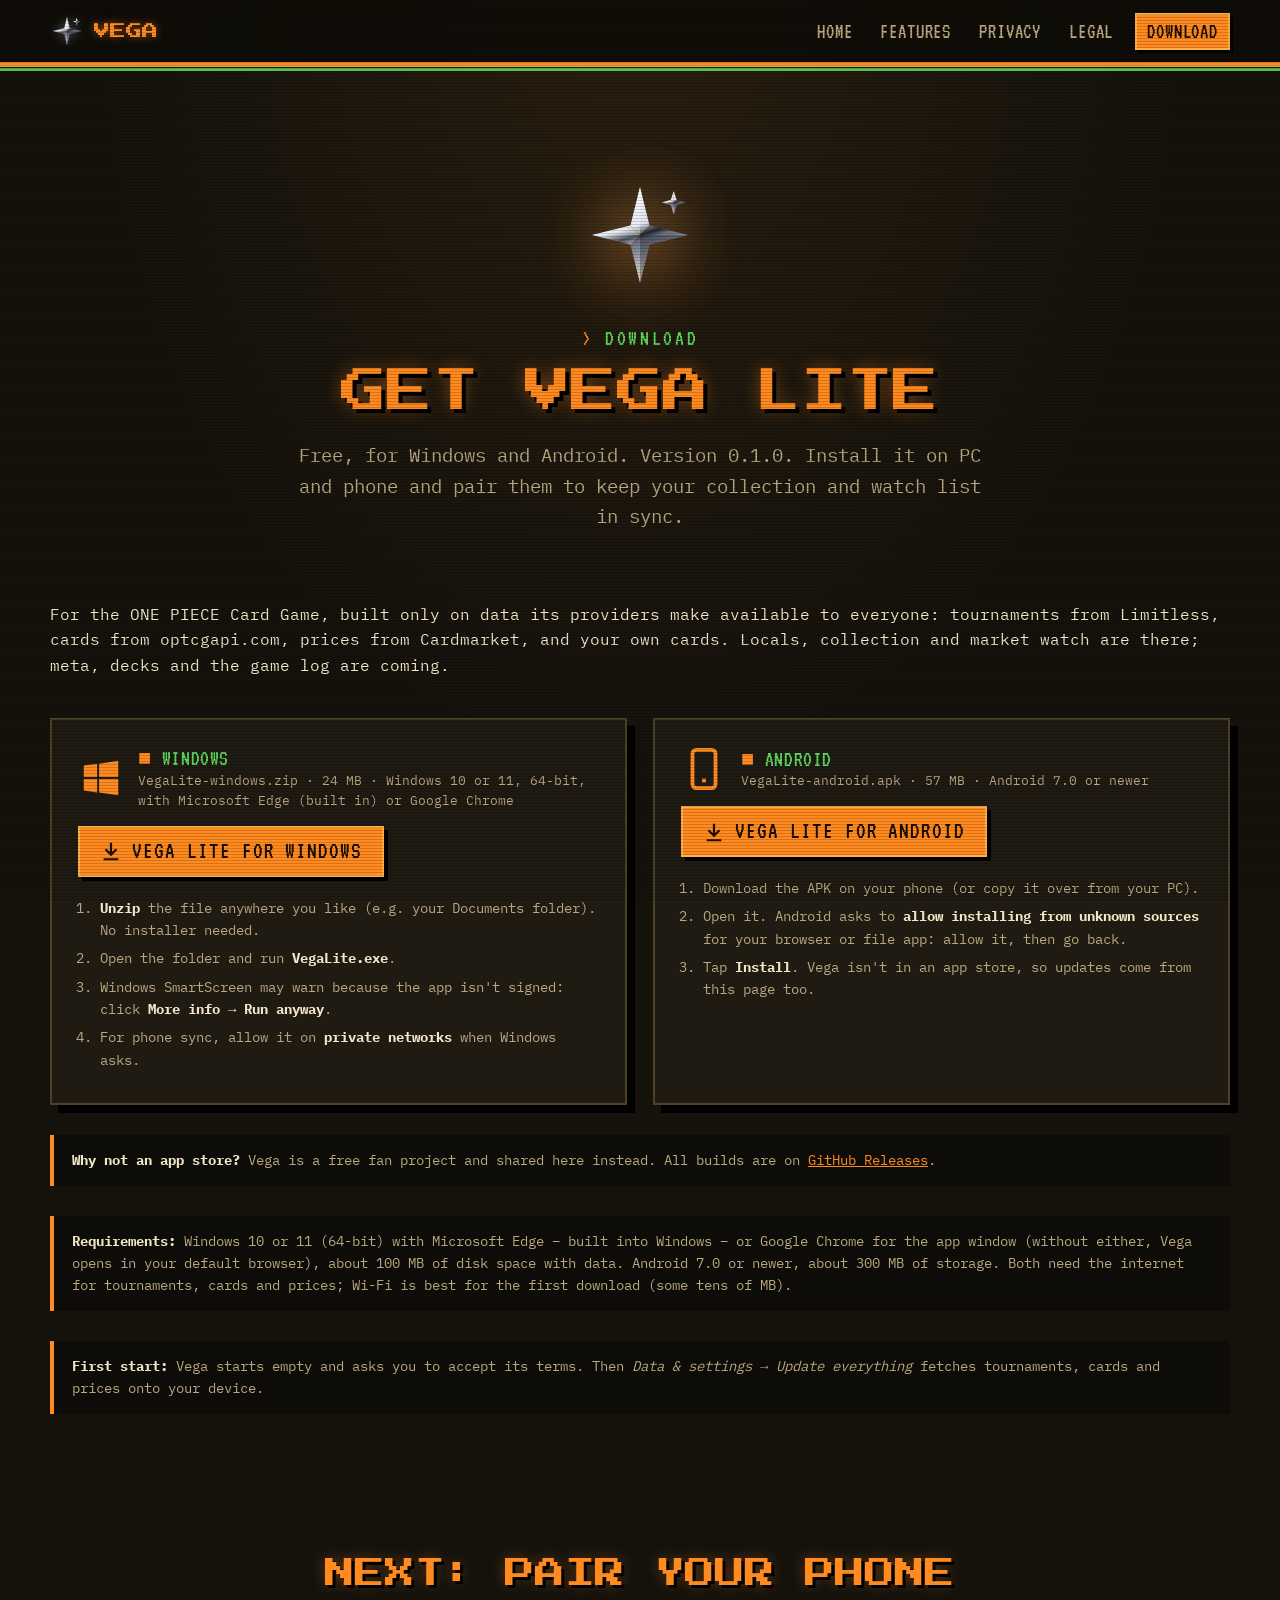
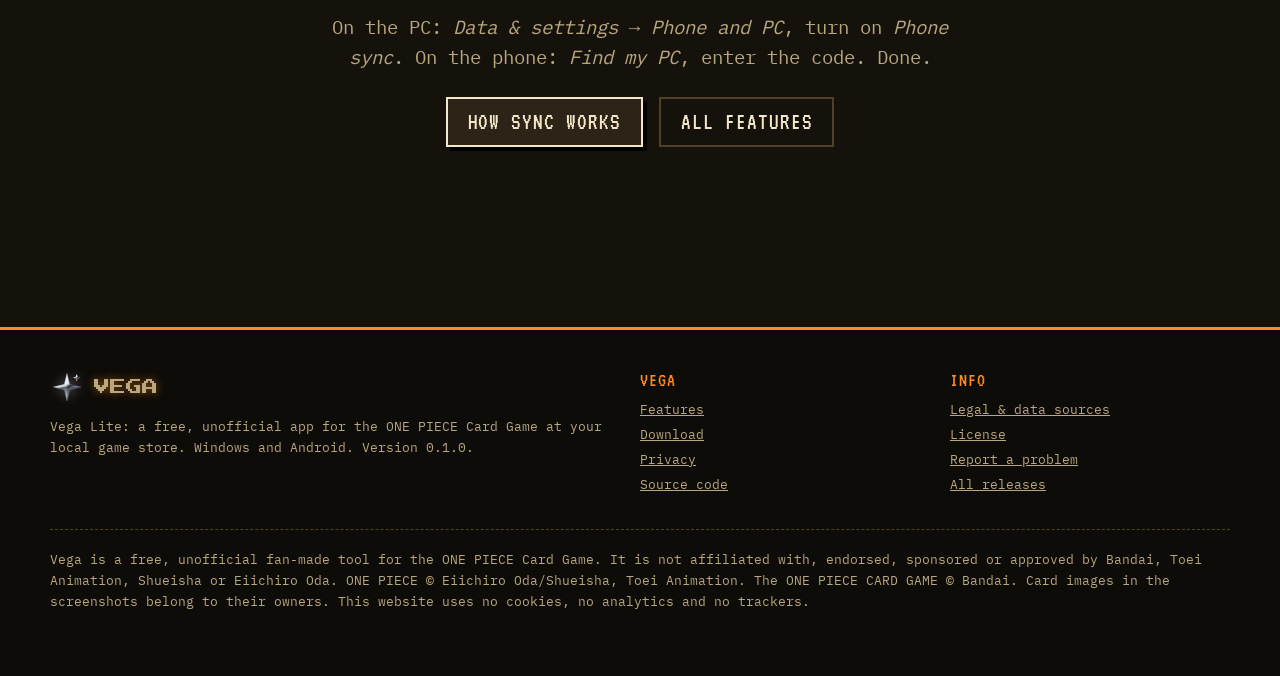
==== commit 6b8f9990: "The website is about your locals: Locals, collection and market watch first; meta, decks, the game l" ====
--- a/docs/download.html
+++ b/docs/download.html
@@ -4,11 +4,11 @@
 <meta charset="utf-8">
 <meta name="viewport" content="width=device-width, initial-scale=1">
 <title>Download Vega Lite · Windows and Android</title>
-<meta name="description" content="Download Vega Lite for free: the Windows app and the Android app. Version 0.1.0, no account needed.">
+<meta name="description" content="Download Vega Lite for free: the Windows app and the Android app. Version 0.1.0, no sign-up to start.">
 <meta name="theme-color" content="#15120C">
 <meta name="referrer" content="no-referrer">
 <meta property="og:title" content="Download Vega Lite · Windows and Android">
-<meta property="og:description" content="Download Vega Lite for free: the Windows app and the Android app. Version 0.1.0, no account needed.">
+<meta property="og:description" content="Download Vega Lite for free: the Windows app and the Android app. Version 0.1.0, no sign-up to start.">
 <meta property="og:image" content="assets/img/vega-512.png">
 <link rel="icon" type="image/png" sizes="32x32" href="assets/img/vega-32.png">
 <link rel="apple-touch-icon" href="assets/img/vega-192.png">
@@ -32,7 +32,7 @@
     <p class="kicker rv">Download</p>
     <h1 class="rv">Get Vega Lite</h1>
     <p class="lede rv">Free, for Windows and Android. Version <span data-version>0.1.0</span>. Install it on PC and phone and
-      pair them to keep your decks, games and collection in sync.</p>
+      pair them to keep your collection and watch list in sync.</p>
   </div>
 </section>
 
@@ -40,13 +40,12 @@
   <div class="wrap">
     <h2 id="lite-h" class="sr-only">Downloads</h2>
     <p class="rv">For the ONE PIECE Card Game, built only on data its providers make available to everyone: tournaments from
-      Limitless, cards from optcgapi.com, prices from Cardmarket, and your own games. Meta, decks, collection, market watch,
-      pack pulls, game log and phone sync are all there.</p>
+      Limitless, cards from optcgapi.com, prices from Cardmarket, and your own cards. Locals, collection and market watch are there; meta, decks and the game log are coming.</p>
     <div class="dl-grid">
       <article class="dl rv" id="windows">
         <header><svg viewBox="0 0 24 24" fill="currentColor" aria-hidden="true"><path d="M3 5l7-1v7H3zM11 4l10-1.5V11H11zM3 12h7v7l-7-1zM11 12h10v8.5L11 19z"/></svg>
           <div><h3>Windows</h3><div class="meta"><span data-dl-file="lite-windows">VegaLite-windows.zip</span> · <span data-dl-size="lite-windows">24 MB</span> · <span data-dl-needs="lite-windows">Windows 10 or 11, 64-bit, with Microsoft Edge (built in) or Google Chrome</span></div></div></header>
-        <a class="btn primary" data-dl="lite-windows" href="https://github.com/shum-panda/vega-lite/releases/latest/download/VegaLite-windows.zip"><svg viewBox="0 0 24 24" fill="none" stroke="currentColor" stroke-width="2.4" aria-hidden="true"><path d="M12 3v12M6 10l6 6 6-6M4 21h16"/></svg>Vega Lite for Windows</a>
+        <a class="btn primary" data-dl="lite-windows" href="https://github.com/shum-panda/local/releases/latest/download/VegaLite-windows.zip"><svg viewBox="0 0 24 24" fill="none" stroke="currentColor" stroke-width="2.4" aria-hidden="true"><path d="M12 3v12M6 10l6 6 6-6M4 21h16"/></svg>Vega Lite for Windows</a>
         <ol>
           <li><b>Unzip</b> the file anywhere you like (e.g. your Documents folder). No installer needed.</li>
           <li>Open the folder and run <b>VegaLite.exe</b>.</li>
@@ -57,7 +56,7 @@
       <article class="dl rv d1" id="android">
         <header><svg viewBox="0 0 24 24" fill="none" stroke="currentColor" stroke-width="2" aria-hidden="true"><rect x="6" y="2" width="12" height="20" rx="2"/><path d="M11 18h2"/></svg>
           <div><h3>Android</h3><div class="meta"><span data-dl-file="lite-android">VegaLite-android.apk</span> · <span data-dl-size="lite-android">57 MB</span> · <span data-dl-needs="lite-android">Android 7.0 or newer</span></div></div></header>
-        <a class="btn primary" data-dl="lite-android" href="https://github.com/shum-panda/vega-lite/releases/latest/download/VegaLite-android.apk"><svg viewBox="0 0 24 24" fill="none" stroke="currentColor" stroke-width="2.4" aria-hidden="true"><path d="M12 3v12M6 10l6 6 6-6M4 21h16"/></svg>Vega Lite for Android</a>
+        <a class="btn primary" data-dl="lite-android" href="https://github.com/shum-panda/local/releases/latest/download/VegaLite-android.apk"><svg viewBox="0 0 24 24" fill="none" stroke="currentColor" stroke-width="2.4" aria-hidden="true"><path d="M12 3v12M6 10l6 6 6-6M4 21h16"/></svg>Vega Lite for Android</a>
         <ol>
           <li>Download the APK on your phone (or copy it over from your PC).</li>
           <li>Open it. Android asks to <b>allow installing from unknown sources</b> for your browser or file app: allow it, then go back.</li>
@@ -71,7 +70,7 @@
 <section aria-label="Notes">
   <div class="wrap">
     <div class="note rv"><b>Why not an app store?</b> Vega is a free fan project and shared here instead. All builds are on
-      <a href="https://github.com/shum-panda/vega-lite/releases" data-releases>GitHub Releases</a>.</div>
+      <a href="https://github.com/shum-panda/local/releases" data-releases>GitHub Releases</a>.</div>
     <div class="note rv"><b>Requirements:</b> Windows 10 or 11 (64-bit) with Microsoft Edge – built into Windows – or Google
       Chrome for the app window (without either, Vega opens in your default browser), about 100 MB of disk space with data.
       Android 7.0 or newer, about 300 MB of storage. Both need the internet for tournaments, cards and prices; Wi-Fi is
@@ -95,7 +94,7 @@
     <div class="foot-grid">
       <div>
         <a class="brand" href="index.html" aria-label="Vega home"><svg viewBox="0 0 32 32" aria-hidden="true" focusable="false"><defs><linearGradient id="chrome" gradientUnits="userSpaceOnUse" x1="12.1" y1="3" x2="19.9" y2="29"><stop offset="0" stop-color="#fff"/><stop offset=".4" stop-color="#d6deea"/><stop offset=".5" stop-color="#242830"/><stop offset=".55" stop-color="#808896"/><stop offset=".8" stop-color="#e2e6ee"/><stop offset="1" stop-color="#fff"/></linearGradient><linearGradient id="chromeSpark" gradientUnits="userSpaceOnUse" x1="24.09" y1="3.72" x2="26.19" y2="10.72"><stop offset="0" stop-color="#fff"/><stop offset=".4" stop-color="#d6deea"/><stop offset=".5" stop-color="#242830"/><stop offset=".55" stop-color="#808896"/><stop offset=".8" stop-color="#e2e6ee"/><stop offset="1" stop-color="#fff"/></linearGradient></defs><path d="M16 3 L18.57 13.43 L29 16 L18.57 18.57 L16 29 L13.43 18.57 L3 16 L13.43 13.43Z" fill="url(#chrome)" stroke="#5c687a" stroke-width=".4" stroke-linejoin="round"/><path d="M16 16 L16 3 L13.43 13.43Z M16 16 L3 16 L13.43 13.43Z" fill="#fff" fill-opacity="0.46"/><path d="M16 16 L16 3 L18.57 13.43Z M16 16 L3 16 L13.43 18.57Z" fill="#fff" fill-opacity="0.19"/><path d="M16 16 L29 16 L18.57 18.57Z M16 16 L16 29 L18.57 18.57Z" fill="#14161c" fill-opacity="0.46"/><path d="M16 16 L29 16 L18.57 13.43Z M16 16 L16 29 L13.43 18.57Z" fill="#14161c" fill-opacity="0.19"/><path d="M25.14 3.72 L25.98 6.37 L28.64 7.22 L25.98 8.06 L25.14 10.72 L24.29 8.06 L21.64 7.22 L24.29 6.37Z" fill="url(#chromeSpark)"/><path d="M25.14 7.22 L25.14 3.72 L24.29 6.37Z M25.14 7.22 L21.64 7.22 L24.29 6.37Z" fill="#fff" fill-opacity="0.46"/><path d="M25.14 7.22 L25.14 3.72 L25.98 6.37Z M25.14 7.22 L21.64 7.22 L24.29 8.06Z" fill="#fff" fill-opacity="0.19"/><path d="M25.14 7.22 L28.64 7.22 L25.98 8.06Z M25.14 7.22 L25.14 10.72 L25.98 8.06Z" fill="#14161c" fill-opacity="0.46"/><path d="M25.14 7.22 L28.64 7.22 L25.98 6.37Z M25.14 7.22 L25.14 10.72 L24.29 8.06Z" fill="#14161c" fill-opacity="0.19"/></svg><span>Vega</span></a>
-        <p>Vega Lite: a free, local, unofficial analyzer for the ONE PIECE Card Game. Windows and Android.
+        <p>Vega Lite: a free, unofficial app for the ONE PIECE Card Game at your local game store. Windows and Android.
         Version <span data-version>0.1.0</span>.</p>
       </div>
       <div>
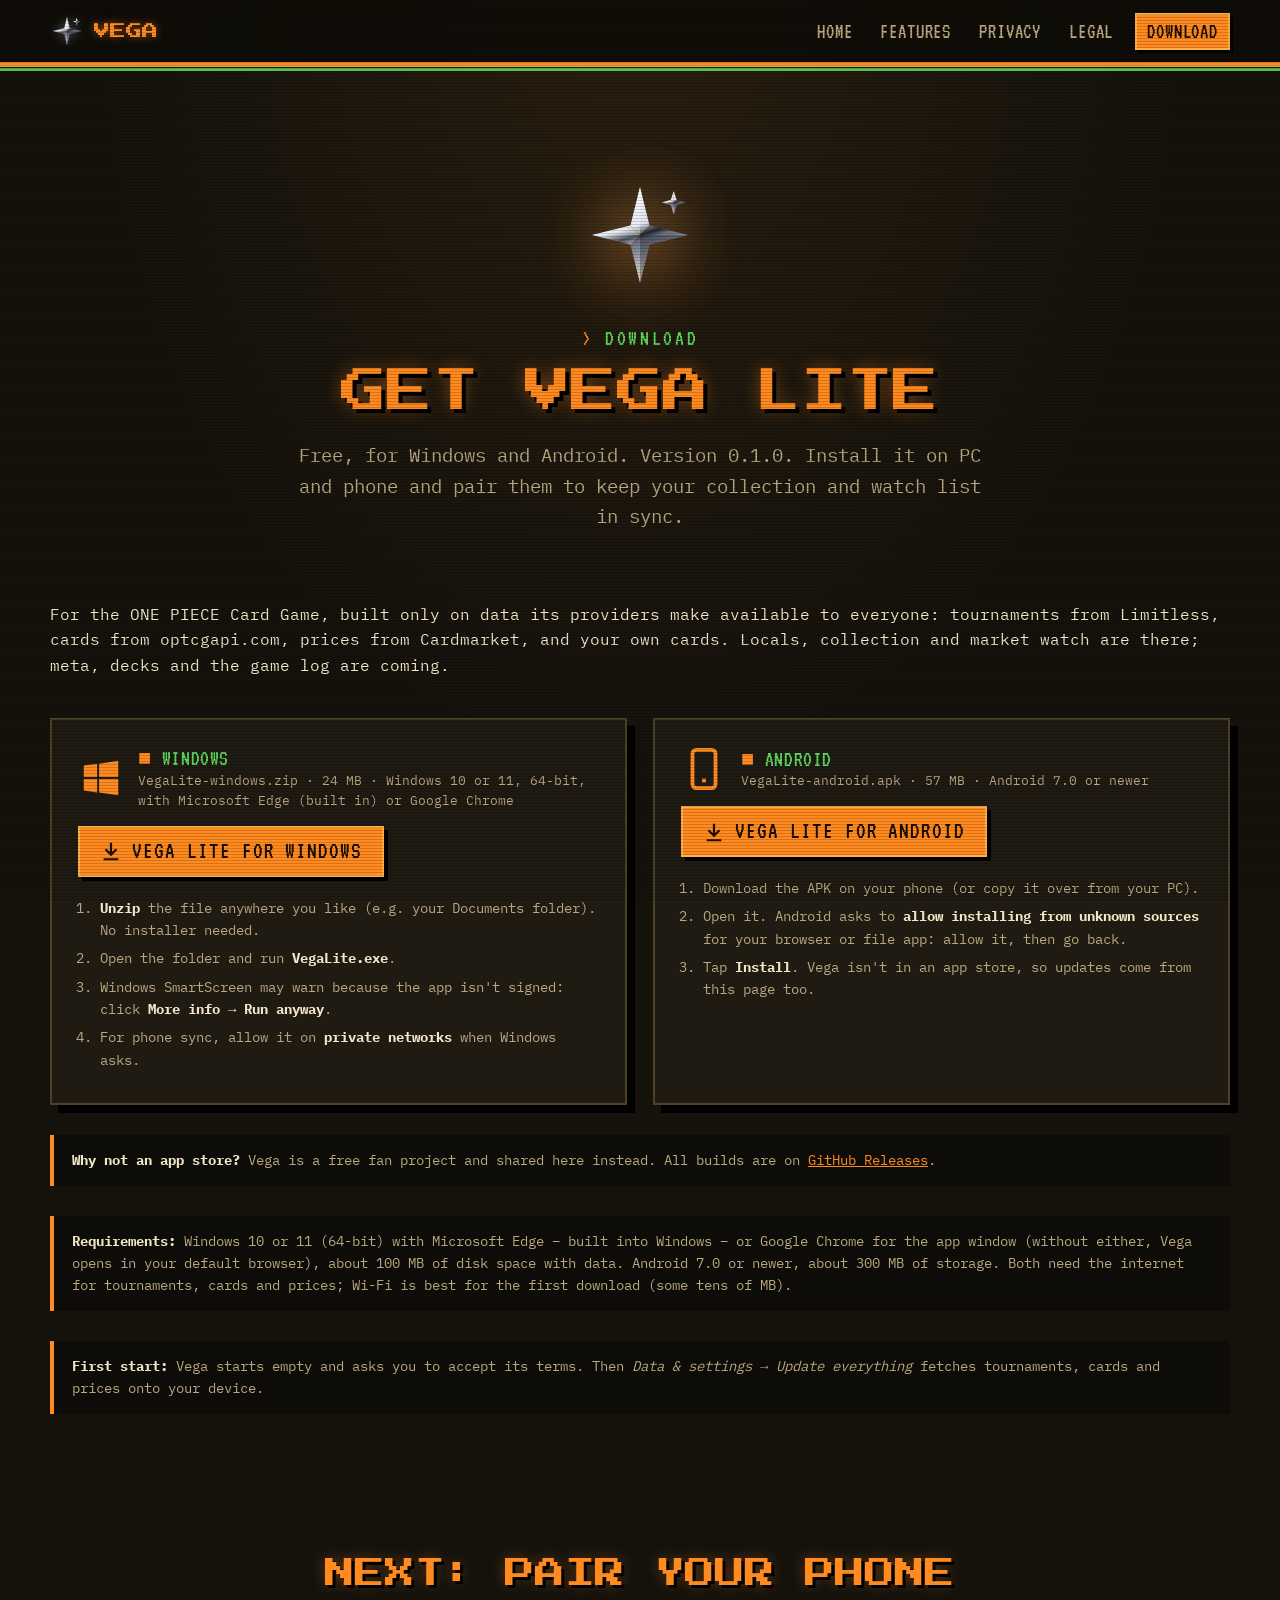
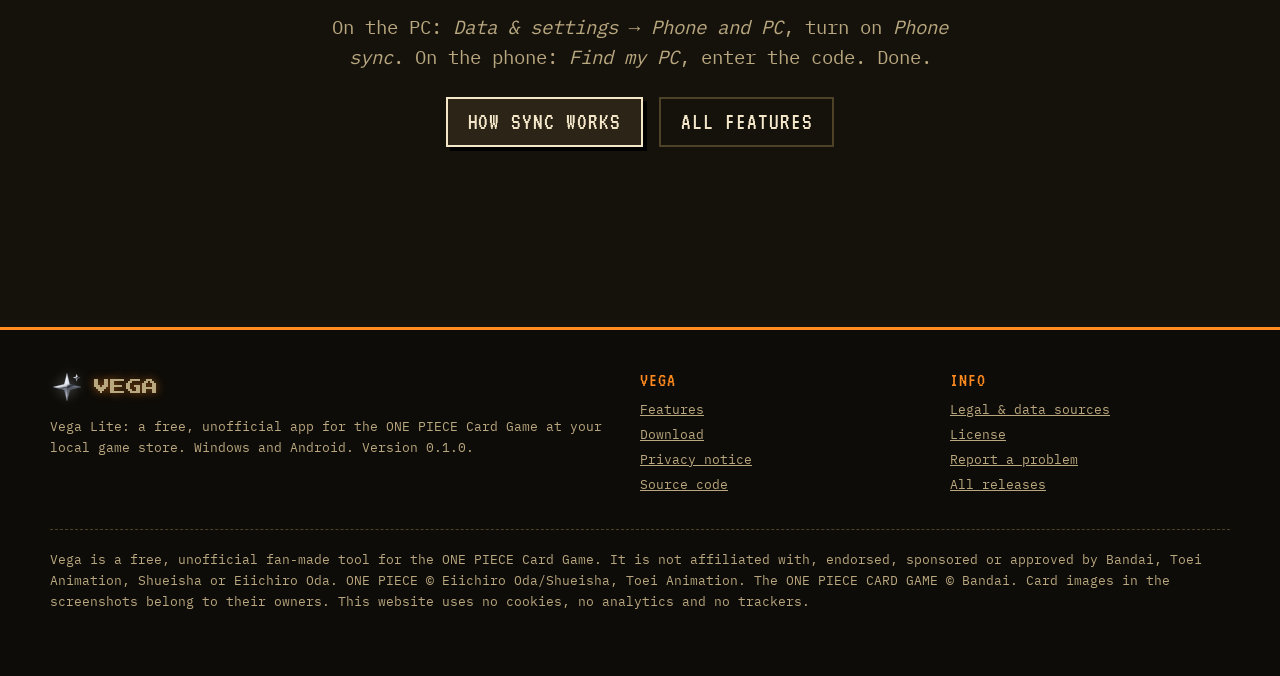
==== commit 5235380a: "Privacy notice on the legal page: this website (GitHub Pages), the app, the optional local card mark" ====
--- a/docs/download.html
+++ b/docs/download.html
@@ -102,7 +102,7 @@
         <ul>
           <li><a href="features.html">Features</a></li>
           <li><a href="download.html">Download</a></li>
-          <li><a href="features.html#privacy">Privacy</a></li>
+          <li><a href="legal.html#privacy">Privacy notice</a></li>
           <li><a href="#" data-repo>Source code</a></li>
         </ul>
       </div>
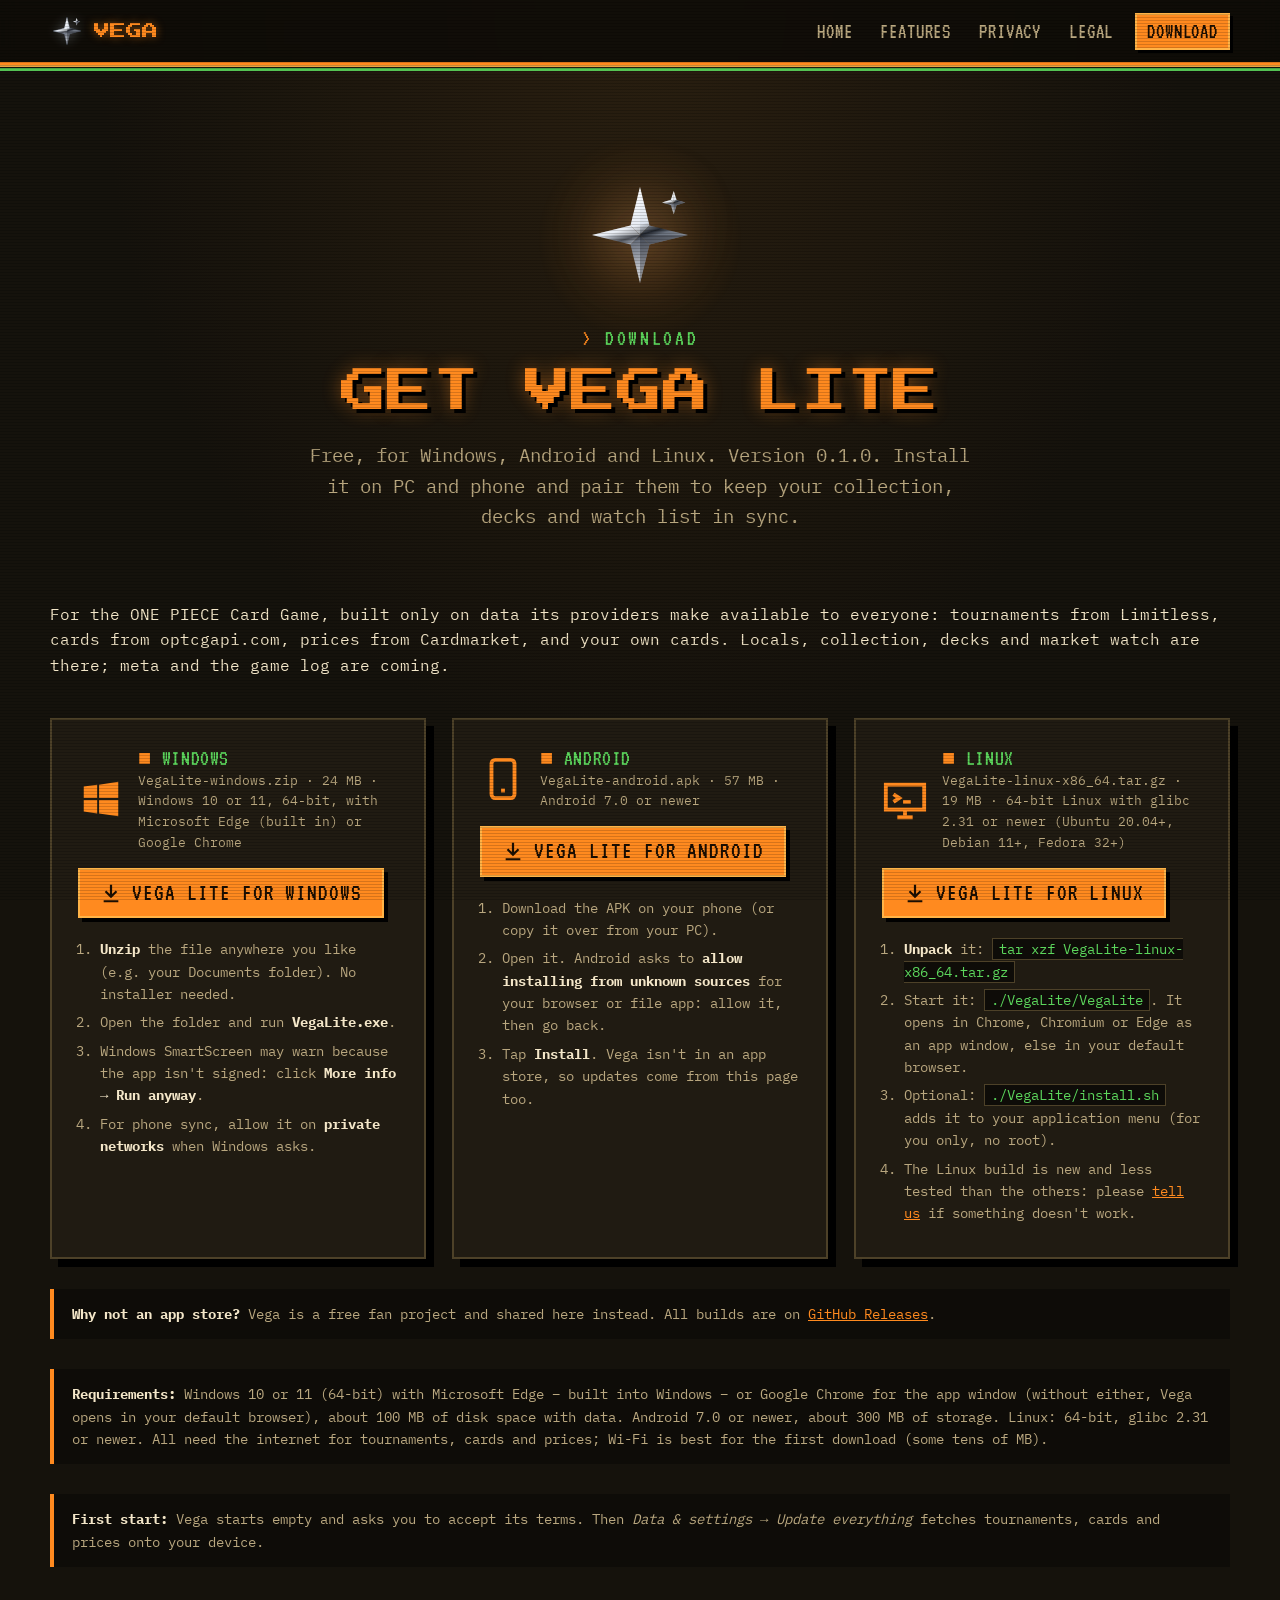
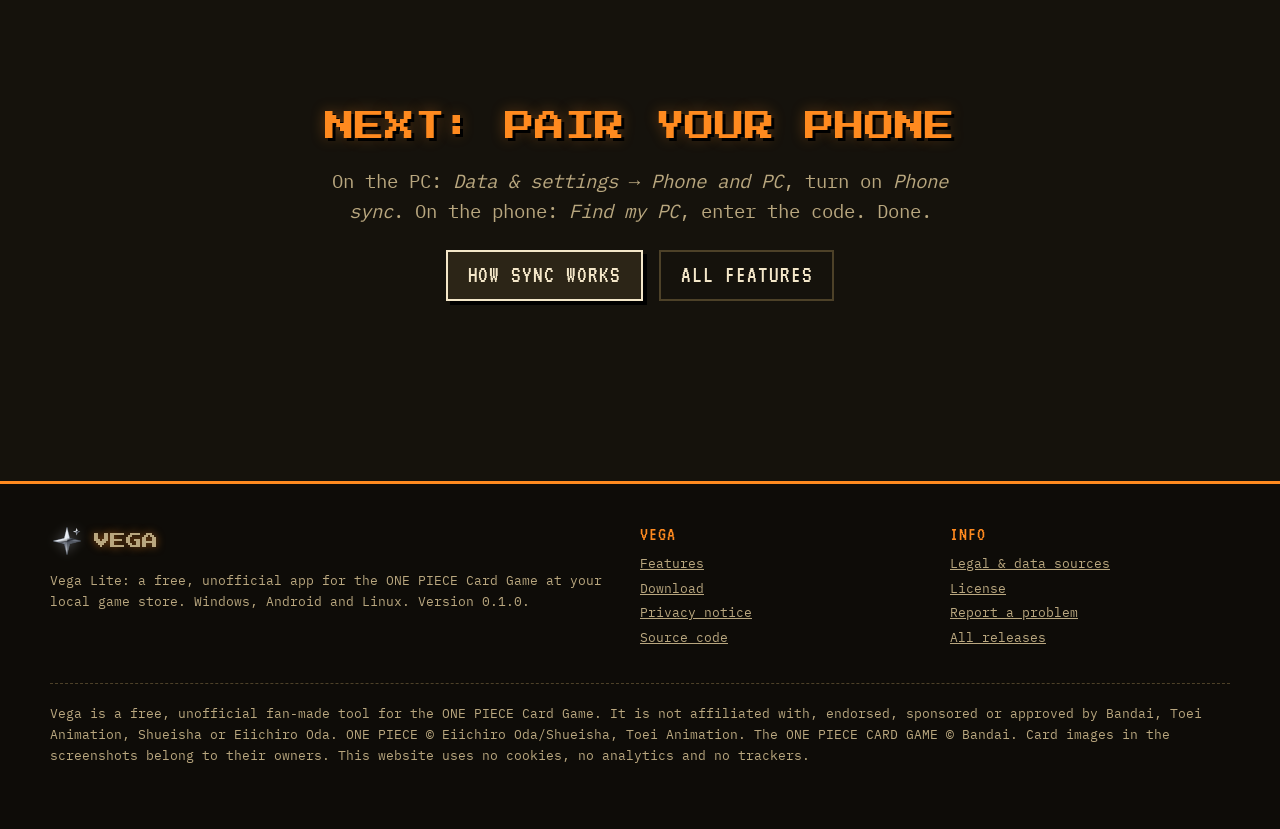
==== commit f8a37a6d: "Decks & coach among the features, a Linux download, the deck coach in the privacy notice Co-Authored" ====
--- a/docs/download.html
+++ b/docs/download.html
@@ -3,12 +3,12 @@
 <head>
 <meta charset="utf-8">
 <meta name="viewport" content="width=device-width, initial-scale=1">
-<title>Download Vega Lite · Windows and Android</title>
-<meta name="description" content="Download Vega Lite for free: the Windows app and the Android app. Version 0.1.0, no sign-up to start.">
+<title>Download Vega Lite · Windows, Android and Linux</title>
+<meta name="description" content="Download Vega Lite for free: for Windows, Android and Linux. Version 0.1.0, no sign-up to start.">
 <meta name="theme-color" content="#15120C">
 <meta name="referrer" content="no-referrer">
-<meta property="og:title" content="Download Vega Lite · Windows and Android">
-<meta property="og:description" content="Download Vega Lite for free: the Windows app and the Android app. Version 0.1.0, no sign-up to start.">
+<meta property="og:title" content="Download Vega Lite · Windows, Android and Linux">
+<meta property="og:description" content="Download Vega Lite for free: for Windows, Android and Linux. Version 0.1.0, no sign-up to start.">
 <meta property="og:image" content="assets/img/vega-512.png">
 <link rel="icon" type="image/png" sizes="32x32" href="assets/img/vega-32.png">
 <link rel="apple-touch-icon" href="assets/img/vega-192.png">
@@ -31,8 +31,8 @@
     <div class="hero-star rv pop" style="width:120px;margin-bottom:24px;transform:none;opacity:1"><svg viewBox="-1.25 -1.25 2.5 2.5" aria-hidden="true" focusable="false"><defs><linearGradient id="heroChromeA" gradientUnits="userSpaceOnUse" x1="-0.3000" y1="-1.0000" x2="0.3000" y2="1.0000"><stop offset="0" stop-color="#fff"/><stop offset="0.4" stop-color="#d6deea"/><stop offset="0.5" stop-color="#242830"/><stop offset="0.55" stop-color="#808896"/><stop offset="0.8" stop-color="#e2e6ee"/><stop offset="1" stop-color="#fff"/></linearGradient><linearGradient id="heroChromeB" gradientUnits="userSpaceOnUse" x1="0.6297" y1="-0.9189" x2="0.7757" y2="-0.4324"><stop offset="0" stop-color="#fff"/><stop offset="0.4" stop-color="#d6deea"/><stop offset="0.5" stop-color="#242830"/><stop offset="0.55" stop-color="#808896"/><stop offset="0.8" stop-color="#e2e6ee"/><stop offset="1" stop-color="#fff"/></linearGradient></defs><path d="M0.0000 0.0000 L0.0000 -1.0000 L-0.1980 -0.1980Z" fill="url(#heroChromeA)"/><path d="M0.0000 0.0000 L0.0000 -1.0000 L-0.1980 -0.1980Z" fill="#fff" fill-opacity="0.462"/><path d="M0.0000 0.0000 L0.0000 -1.0000 L0.1980 -0.1980Z" fill="url(#heroChromeA)"/><path d="M0.0000 0.0000 L0.0000 -1.0000 L0.1980 -0.1980Z" fill="#fff" fill-opacity="0.191"/><path d="M0.0000 0.0000 L1.0000 0.0000 L0.1980 -0.1980Z" fill="url(#heroChromeA)"/><path d="M0.0000 0.0000 L1.0000 0.0000 L0.1980 -0.1980Z" fill="#14161c" fill-opacity="0.191"/><path d="M0.0000 0.0000 L1.0000 0.0000 L0.1980 0.1980Z" fill="url(#heroChromeA)"/><path d="M0.0000 0.0000 L1.0000 0.0000 L0.1980 0.1980Z" fill="#14161c" fill-opacity="0.462"/><path d="M0.0000 0.0000 L0.0000 1.0000 L0.1980 0.1980Z" fill="url(#heroChromeA)"/><path d="M0.0000 0.0000 L0.0000 1.0000 L0.1980 0.1980Z" fill="#14161c" fill-opacity="0.462"/><path d="M0.0000 0.0000 L0.0000 1.0000 L-0.1980 0.1980Z" fill="url(#heroChromeA)"/><path d="M0.0000 0.0000 L0.0000 1.0000 L-0.1980 0.1980Z" fill="#14161c" fill-opacity="0.191"/><path d="M0.0000 0.0000 L-1.0000 0.0000 L-0.1980 0.1980Z" fill="url(#heroChromeA)"/><path d="M0.0000 0.0000 L-1.0000 0.0000 L-0.1980 0.1980Z" fill="#fff" fill-opacity="0.191"/><path d="M0.0000 0.0000 L-1.0000 0.0000 L-0.1980 -0.1980Z" fill="url(#heroChromeA)"/><path d="M0.0000 0.0000 L-1.0000 0.0000 L-0.1980 -0.1980Z" fill="#fff" fill-opacity="0.462"/><path d="M0.7027 -0.6757 L0.7027 -0.9189 L0.6442 -0.7342Z" fill="url(#heroChromeB)"/><path d="M0.7027 -0.6757 L0.7027 -0.9189 L0.6442 -0.7342Z" fill="#fff" fill-opacity="0.462"/><path d="M0.7027 -0.6757 L0.7027 -0.9189 L0.7612 -0.7342Z" fill="url(#heroChromeB)"/><path d="M0.7027 -0.6757 L0.7027 -0.9189 L0.7612 -0.7342Z" fill="#fff" fill-opacity="0.191"/><path d="M0.7027 -0.6757 L0.9459 -0.6757 L0.7612 -0.7342Z" fill="url(#heroChromeB)"/><path d="M0.7027 -0.6757 L0.9459 -0.6757 L0.7612 -0.7342Z" fill="#14161c" fill-opacity="0.191"/><path d="M0.7027 -0.6757 L0.9459 -0.6757 L0.7612 -0.6172Z" fill="url(#heroChromeB)"/><path d="M0.7027 -0.6757 L0.9459 -0.6757 L0.7612 -0.6172Z" fill="#14161c" fill-opacity="0.462"/><path d="M0.7027 -0.6757 L0.7027 -0.4324 L0.7612 -0.6172Z" fill="url(#heroChromeB)"/><path d="M0.7027 -0.6757 L0.7027 -0.4324 L0.7612 -0.6172Z" fill="#14161c" fill-opacity="0.462"/><path d="M0.7027 -0.6757 L0.7027 -0.4324 L0.6442 -0.6172Z" fill="url(#heroChromeB)"/><path d="M0.7027 -0.6757 L0.7027 -0.4324 L0.6442 -0.6172Z" fill="#14161c" fill-opacity="0.191"/><path d="M0.7027 -0.6757 L0.4595 -0.6757 L0.6442 -0.6172Z" fill="url(#heroChromeB)"/><path d="M0.7027 -0.6757 L0.4595 -0.6757 L0.6442 -0.6172Z" fill="#fff" fill-opacity="0.191"/><path d="M0.7027 -0.6757 L0.4595 -0.6757 L0.6442 -0.7342Z" fill="url(#heroChromeB)"/><path d="M0.7027 -0.6757 L0.4595 -0.6757 L0.6442 -0.7342Z" fill="#fff" fill-opacity="0.462"/></svg></div>
     <p class="kicker rv">Download</p>
     <h1 class="rv">Get Vega Lite</h1>
-    <p class="lede rv">Free, for Windows and Android. Version <span data-version>0.1.0</span>. Install it on PC and phone and
-      pair them to keep your collection and watch list in sync.</p>
+    <p class="lede rv">Free, for Windows, Android and Linux. Version <span data-version>0.1.0</span>. Install it on PC and phone and
+      pair them to keep your collection, decks and watch list in sync.</p>
   </div>
 </section>
 
@@ -40,7 +40,7 @@
   <div class="wrap">
     <h2 id="lite-h" class="sr-only">Downloads</h2>
     <p class="rv">For the ONE PIECE Card Game, built only on data its providers make available to everyone: tournaments from
-      Limitless, cards from optcgapi.com, prices from Cardmarket, and your own cards. Locals, collection and market watch are there; meta, decks and the game log are coming.</p>
+      Limitless, cards from optcgapi.com, prices from Cardmarket, and your own cards. Locals, collection, decks and market watch are there; meta and the game log are coming.</p>
     <div class="dl-grid">
       <article class="dl rv" id="windows">
         <header><svg viewBox="0 0 24 24" fill="currentColor" aria-hidden="true"><path d="M3 5l7-1v7H3zM11 4l10-1.5V11H11zM3 12h7v7l-7-1zM11 12h10v8.5L11 19z"/></svg>
@@ -63,6 +63,17 @@
           <li>Tap <b>Install</b>. Vega isn't in an app store, so updates come from this page too.</li>
         </ol>
       </article>
+      <article class="dl rv d2" id="linux">
+        <header><svg viewBox="0 0 24 24" fill="none" stroke="currentColor" stroke-width="2" aria-hidden="true"><rect x="2" y="4" width="20" height="13"/><path d="M6 9l3 2-3 2M11 13h4M8 21h8M12 17v4"/></svg>
+          <div><h3>Linux</h3><div class="meta"><span data-dl-file="lite-linux">VegaLite-linux-x86_64.tar.gz</span> · <span data-dl-size="lite-linux">19 MB</span> · <span data-dl-needs="lite-linux">64-bit Linux with glibc 2.31 or newer (Ubuntu 20.04+, Debian 11+, Fedora 32+)</span></div></div></header>
+        <a class="btn primary" data-dl="lite-linux" href="https://github.com/shum-panda/local/releases/latest/download/VegaLite-linux-x86_64.tar.gz"><svg viewBox="0 0 24 24" fill="none" stroke="currentColor" stroke-width="2.4" aria-hidden="true"><path d="M12 3v12M6 10l6 6 6-6M4 21h16"/></svg>Vega Lite for Linux</a>
+        <ol>
+          <li><b>Unpack</b> it: <code>tar xzf VegaLite-linux-x86_64.tar.gz</code></li>
+          <li>Start it: <code>./VegaLite/VegaLite</code>. It opens in Chrome, Chromium or Edge as an app window, else in your default browser.</li>
+          <li>Optional: <code>./VegaLite/install.sh</code> adds it to your application menu (for you only, no root).</li>
+          <li>The Linux build is new and less tested than the others: please <a href="https://github.com/shum-panda/local/issues" data-issues>tell us</a> if something doesn't work.</li>
+        </ol>
+      </article>
     </div>
   </div>
 </section>
@@ -73,7 +84,7 @@
       <a href="https://github.com/shum-panda/local/releases" data-releases>GitHub Releases</a>.</div>
     <div class="note rv"><b>Requirements:</b> Windows 10 or 11 (64-bit) with Microsoft Edge – built into Windows – or Google
       Chrome for the app window (without either, Vega opens in your default browser), about 100 MB of disk space with data.
-      Android 7.0 or newer, about 300 MB of storage. Both need the internet for tournaments, cards and prices; Wi-Fi is
+      Android 7.0 or newer, about 300 MB of storage. Linux: 64-bit, glibc 2.31 or newer. All need the internet for tournaments, cards and prices; Wi-Fi is
       best for the first download (some tens of MB).</div>
     <div class="note rv"><b>First start:</b> Vega starts empty and asks you to accept its terms. Then <i>Data &amp; settings → Update everything</i>
       fetches tournaments, cards and prices onto your device.</div>
@@ -94,7 +105,7 @@
     <div class="foot-grid">
       <div>
         <a class="brand" href="index.html" aria-label="Vega home"><svg viewBox="0 0 32 32" aria-hidden="true" focusable="false"><defs><linearGradient id="chrome" gradientUnits="userSpaceOnUse" x1="12.1" y1="3" x2="19.9" y2="29"><stop offset="0" stop-color="#fff"/><stop offset=".4" stop-color="#d6deea"/><stop offset=".5" stop-color="#242830"/><stop offset=".55" stop-color="#808896"/><stop offset=".8" stop-color="#e2e6ee"/><stop offset="1" stop-color="#fff"/></linearGradient><linearGradient id="chromeSpark" gradientUnits="userSpaceOnUse" x1="24.09" y1="3.72" x2="26.19" y2="10.72"><stop offset="0" stop-color="#fff"/><stop offset=".4" stop-color="#d6deea"/><stop offset=".5" stop-color="#242830"/><stop offset=".55" stop-color="#808896"/><stop offset=".8" stop-color="#e2e6ee"/><stop offset="1" stop-color="#fff"/></linearGradient></defs><path d="M16 3 L18.57 13.43 L29 16 L18.57 18.57 L16 29 L13.43 18.57 L3 16 L13.43 13.43Z" fill="url(#chrome)" stroke="#5c687a" stroke-width=".4" stroke-linejoin="round"/><path d="M16 16 L16 3 L13.43 13.43Z M16 16 L3 16 L13.43 13.43Z" fill="#fff" fill-opacity="0.46"/><path d="M16 16 L16 3 L18.57 13.43Z M16 16 L3 16 L13.43 18.57Z" fill="#fff" fill-opacity="0.19"/><path d="M16 16 L29 16 L18.57 18.57Z M16 16 L16 29 L18.57 18.57Z" fill="#14161c" fill-opacity="0.46"/><path d="M16 16 L29 16 L18.57 13.43Z M16 16 L16 29 L13.43 18.57Z" fill="#14161c" fill-opacity="0.19"/><path d="M25.14 3.72 L25.98 6.37 L28.64 7.22 L25.98 8.06 L25.14 10.72 L24.29 8.06 L21.64 7.22 L24.29 6.37Z" fill="url(#chromeSpark)"/><path d="M25.14 7.22 L25.14 3.72 L24.29 6.37Z M25.14 7.22 L21.64 7.22 L24.29 6.37Z" fill="#fff" fill-opacity="0.46"/><path d="M25.14 7.22 L25.14 3.72 L25.98 6.37Z M25.14 7.22 L21.64 7.22 L24.29 8.06Z" fill="#fff" fill-opacity="0.19"/><path d="M25.14 7.22 L28.64 7.22 L25.98 8.06Z M25.14 7.22 L25.14 10.72 L25.98 8.06Z" fill="#14161c" fill-opacity="0.46"/><path d="M25.14 7.22 L28.64 7.22 L25.98 6.37Z M25.14 7.22 L25.14 10.72 L24.29 8.06Z" fill="#14161c" fill-opacity="0.19"/></svg><span>Vega</span></a>
-        <p>Vega Lite: a free, unofficial app for the ONE PIECE Card Game at your local game store. Windows and Android.
+        <p>Vega Lite: a free, unofficial app for the ONE PIECE Card Game at your local game store. Windows, Android and Linux.
         Version <span data-version>0.1.0</span>.</p>
       </div>
       <div>
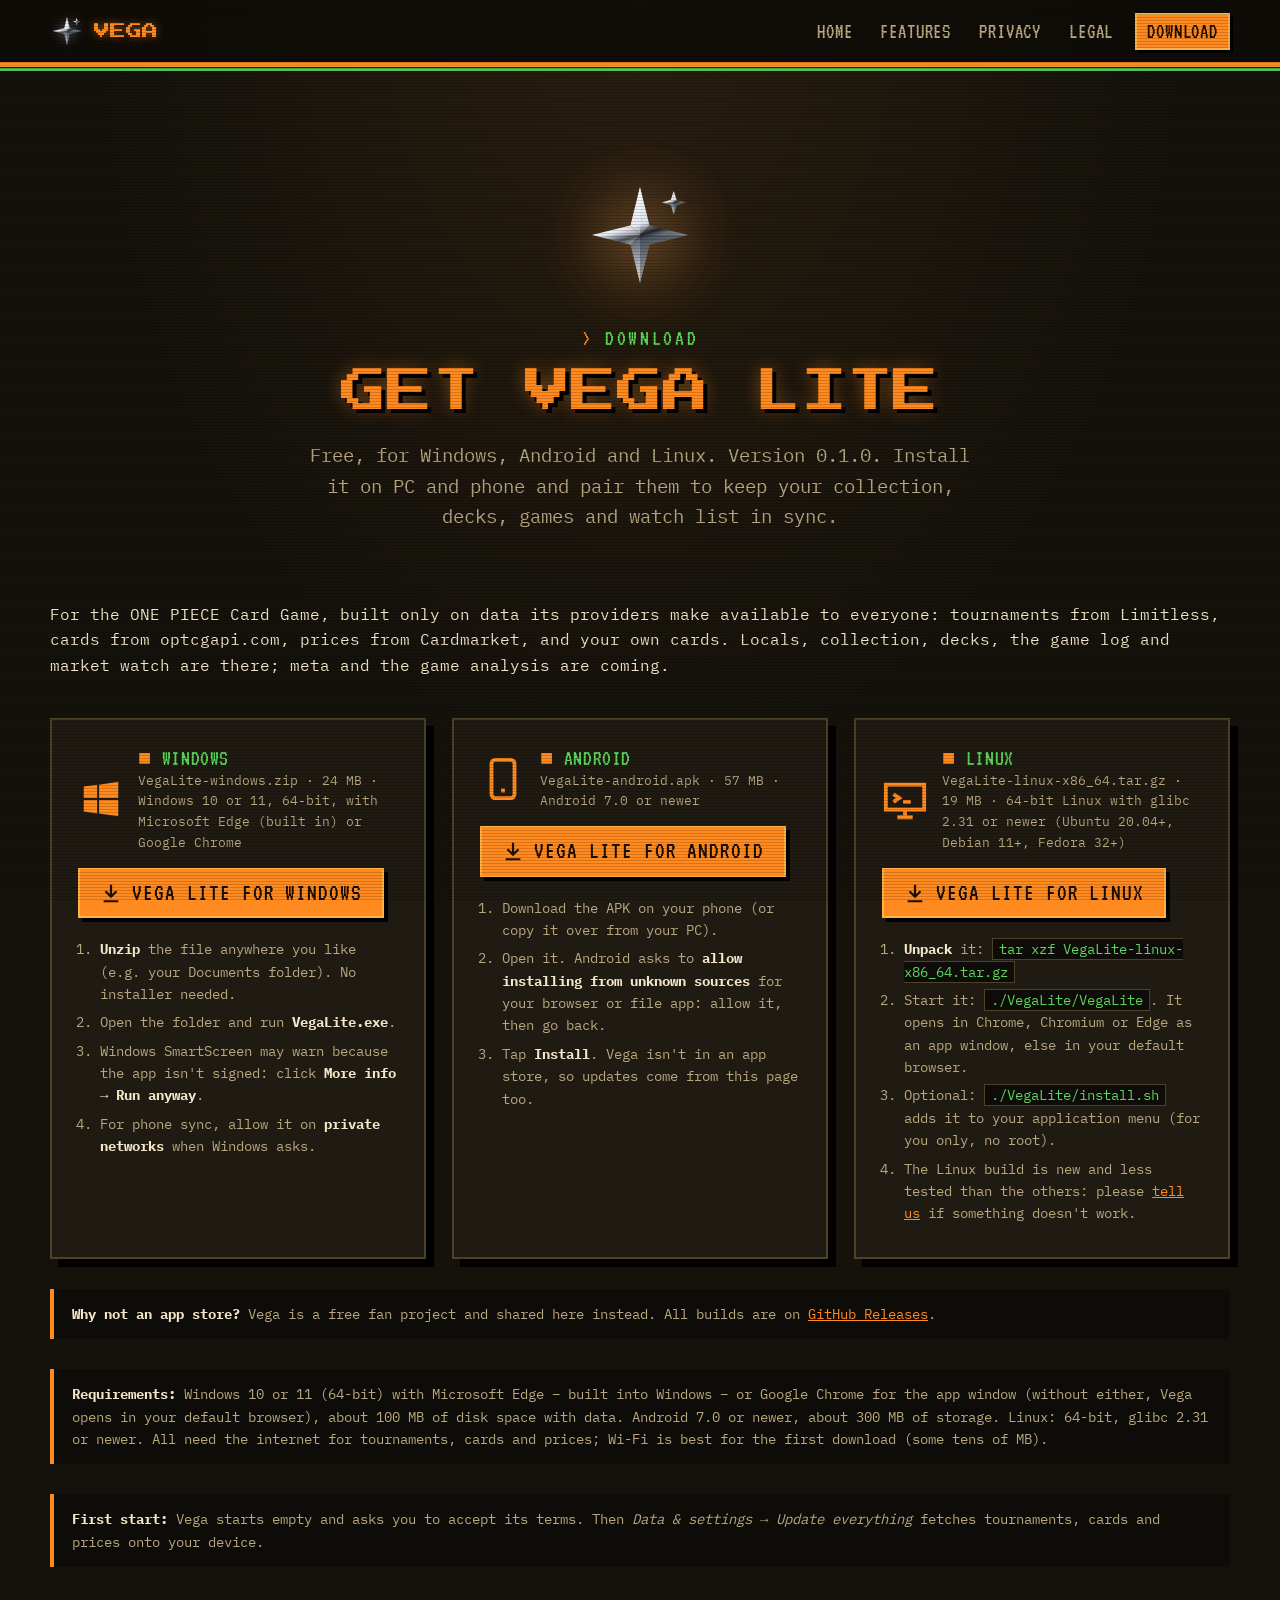
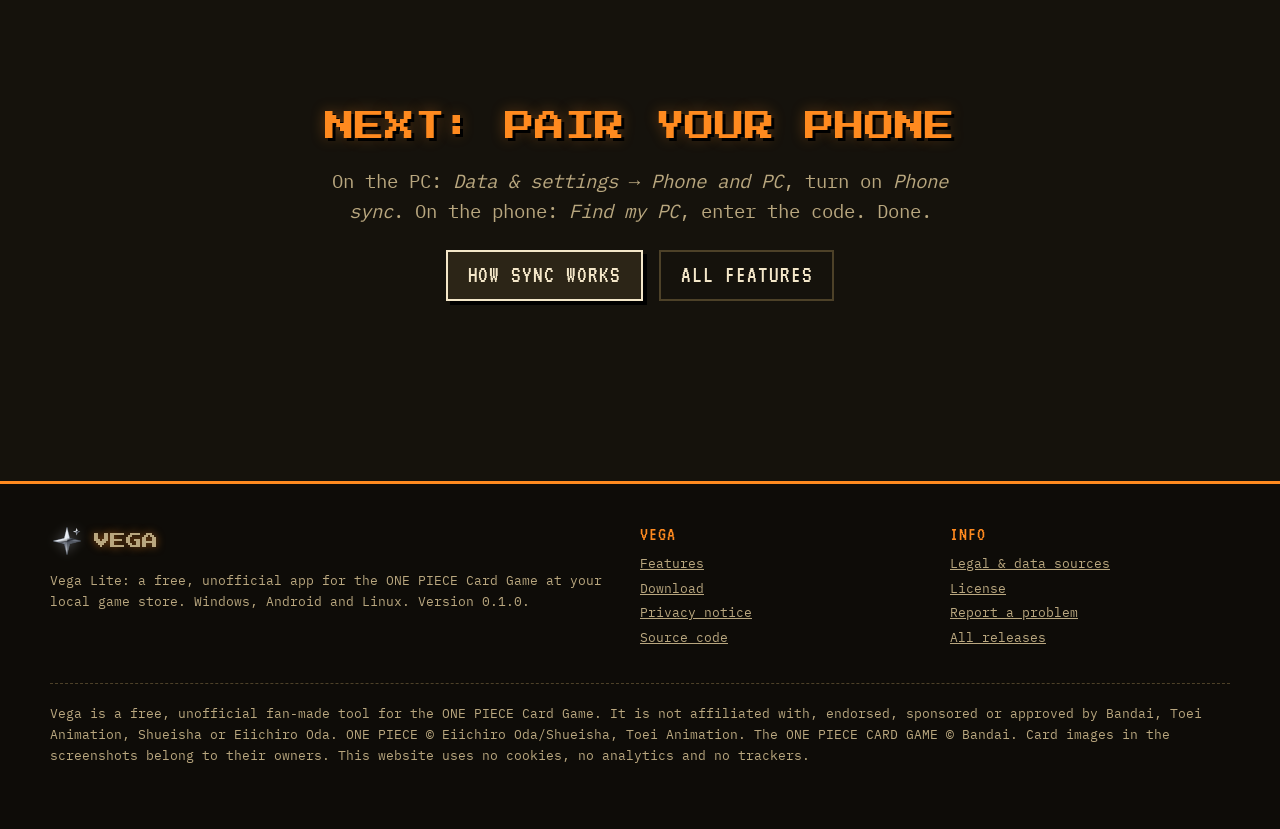
==== commit 1d8abdbe: "Vega Lite: game log and dice, QR scan, text size and hand settings; the market server's address as t" ====
--- a/docs/download.html
+++ b/docs/download.html
@@ -32,7 +32,7 @@
     <p class="kicker rv">Download</p>
     <h1 class="rv">Get Vega Lite</h1>
     <p class="lede rv">Free, for Windows, Android and Linux. Version <span data-version>0.1.0</span>. Install it on PC and phone and
-      pair them to keep your collection, decks and watch list in sync.</p>
+      pair them to keep your collection, decks, games and watch list in sync.</p>
   </div>
 </section>
 
@@ -40,7 +40,7 @@
   <div class="wrap">
     <h2 id="lite-h" class="sr-only">Downloads</h2>
     <p class="rv">For the ONE PIECE Card Game, built only on data its providers make available to everyone: tournaments from
-      Limitless, cards from optcgapi.com, prices from Cardmarket, and your own cards. Locals, collection, decks and market watch are there; meta and the game log are coming.</p>
+      Limitless, cards from optcgapi.com, prices from Cardmarket, and your own cards. Locals, collection, decks, the game log and market watch are there; meta and the game analysis are coming.</p>
     <div class="dl-grid">
       <article class="dl rv" id="windows">
         <header><svg viewBox="0 0 24 24" fill="currentColor" aria-hidden="true"><path d="M3 5l7-1v7H3zM11 4l10-1.5V11H11zM3 12h7v7l-7-1zM11 12h10v8.5L11 19z"/></svg>
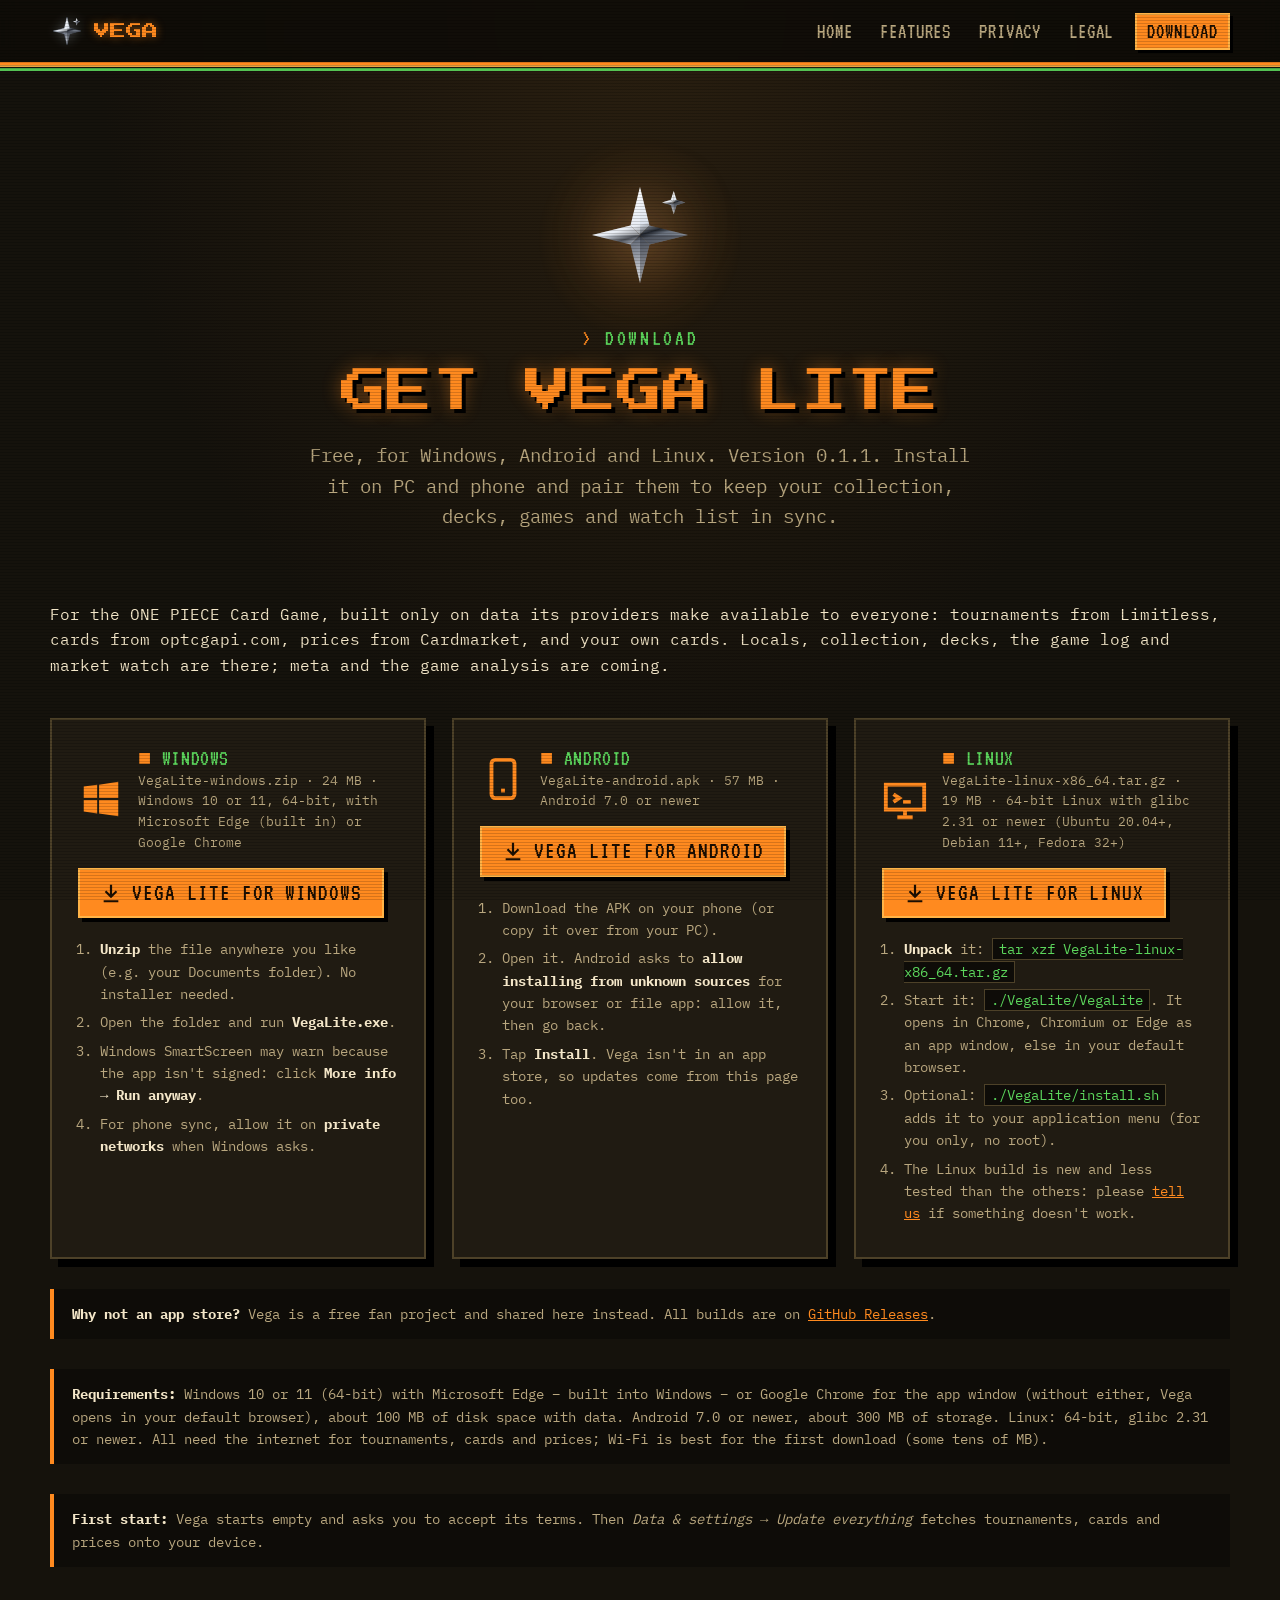
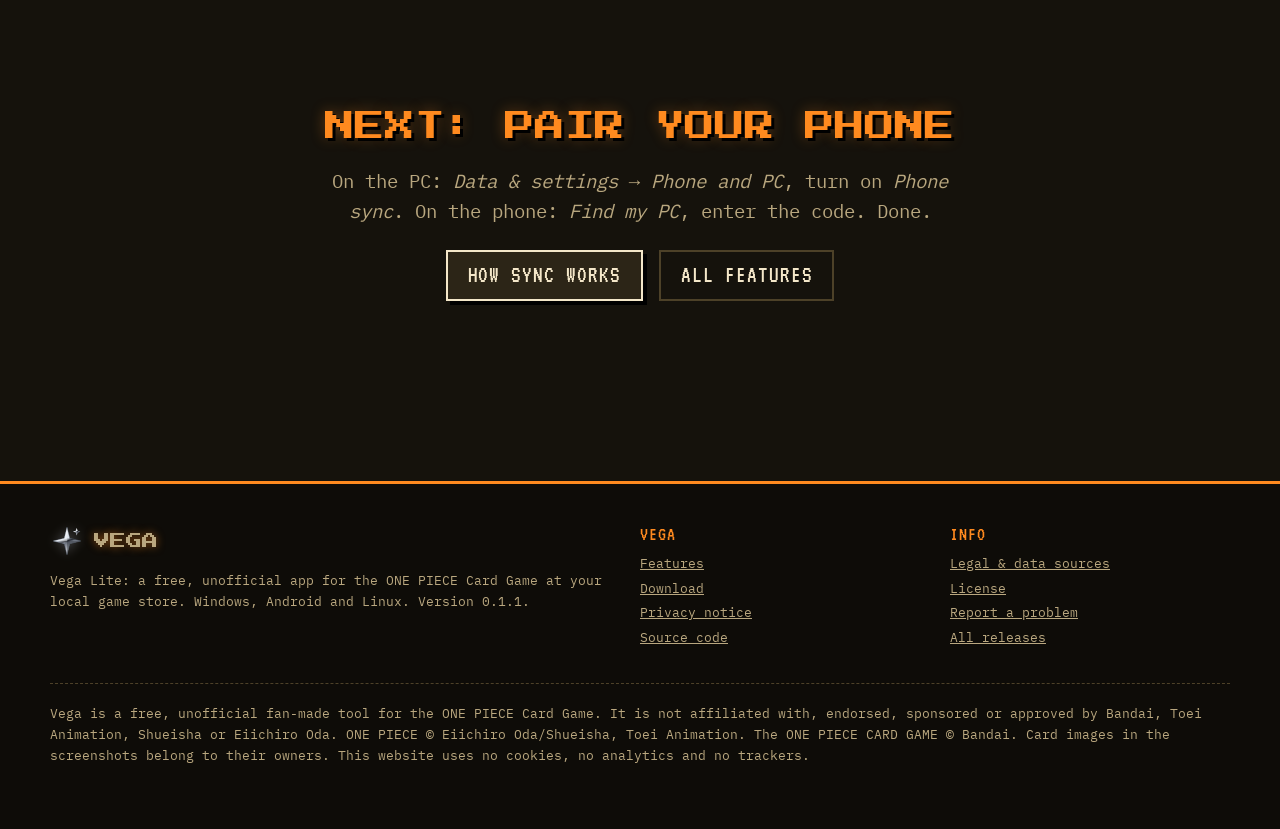
==== commit 3d5deea2: "Version 0.1.1 Co-Authored-By: Claude <noreply@anthropic.com> Claude-Session: https://claude.ai/code/" ====
--- a/docs/download.html
+++ b/docs/download.html
@@ -4,11 +4,11 @@
 <meta charset="utf-8">
 <meta name="viewport" content="width=device-width, initial-scale=1">
 <title>Download Vega Lite · Windows, Android and Linux</title>
-<meta name="description" content="Download Vega Lite for free: for Windows, Android and Linux. Version 0.1.0, no sign-up to start.">
+<meta name="description" content="Download Vega Lite for free: for Windows, Android and Linux. Version 0.1.1, no sign-up to start.">
 <meta name="theme-color" content="#15120C">
 <meta name="referrer" content="no-referrer">
 <meta property="og:title" content="Download Vega Lite · Windows, Android and Linux">
-<meta property="og:description" content="Download Vega Lite for free: for Windows, Android and Linux. Version 0.1.0, no sign-up to start.">
+<meta property="og:description" content="Download Vega Lite for free: for Windows, Android and Linux. Version 0.1.1, no sign-up to start.">
 <meta property="og:image" content="assets/img/vega-512.png">
 <link rel="icon" type="image/png" sizes="32x32" href="assets/img/vega-32.png">
 <link rel="apple-touch-icon" href="assets/img/vega-192.png">
@@ -31,7 +31,7 @@
     <div class="hero-star rv pop" style="width:120px;margin-bottom:24px;transform:none;opacity:1"><svg viewBox="-1.25 -1.25 2.5 2.5" aria-hidden="true" focusable="false"><defs><linearGradient id="heroChromeA" gradientUnits="userSpaceOnUse" x1="-0.3000" y1="-1.0000" x2="0.3000" y2="1.0000"><stop offset="0" stop-color="#fff"/><stop offset="0.4" stop-color="#d6deea"/><stop offset="0.5" stop-color="#242830"/><stop offset="0.55" stop-color="#808896"/><stop offset="0.8" stop-color="#e2e6ee"/><stop offset="1" stop-color="#fff"/></linearGradient><linearGradient id="heroChromeB" gradientUnits="userSpaceOnUse" x1="0.6297" y1="-0.9189" x2="0.7757" y2="-0.4324"><stop offset="0" stop-color="#fff"/><stop offset="0.4" stop-color="#d6deea"/><stop offset="0.5" stop-color="#242830"/><stop offset="0.55" stop-color="#808896"/><stop offset="0.8" stop-color="#e2e6ee"/><stop offset="1" stop-color="#fff"/></linearGradient></defs><path d="M0.0000 0.0000 L0.0000 -1.0000 L-0.1980 -0.1980Z" fill="url(#heroChromeA)"/><path d="M0.0000 0.0000 L0.0000 -1.0000 L-0.1980 -0.1980Z" fill="#fff" fill-opacity="0.462"/><path d="M0.0000 0.0000 L0.0000 -1.0000 L0.1980 -0.1980Z" fill="url(#heroChromeA)"/><path d="M0.0000 0.0000 L0.0000 -1.0000 L0.1980 -0.1980Z" fill="#fff" fill-opacity="0.191"/><path d="M0.0000 0.0000 L1.0000 0.0000 L0.1980 -0.1980Z" fill="url(#heroChromeA)"/><path d="M0.0000 0.0000 L1.0000 0.0000 L0.1980 -0.1980Z" fill="#14161c" fill-opacity="0.191"/><path d="M0.0000 0.0000 L1.0000 0.0000 L0.1980 0.1980Z" fill="url(#heroChromeA)"/><path d="M0.0000 0.0000 L1.0000 0.0000 L0.1980 0.1980Z" fill="#14161c" fill-opacity="0.462"/><path d="M0.0000 0.0000 L0.0000 1.0000 L0.1980 0.1980Z" fill="url(#heroChromeA)"/><path d="M0.0000 0.0000 L0.0000 1.0000 L0.1980 0.1980Z" fill="#14161c" fill-opacity="0.462"/><path d="M0.0000 0.0000 L0.0000 1.0000 L-0.1980 0.1980Z" fill="url(#heroChromeA)"/><path d="M0.0000 0.0000 L0.0000 1.0000 L-0.1980 0.1980Z" fill="#14161c" fill-opacity="0.191"/><path d="M0.0000 0.0000 L-1.0000 0.0000 L-0.1980 0.1980Z" fill="url(#heroChromeA)"/><path d="M0.0000 0.0000 L-1.0000 0.0000 L-0.1980 0.1980Z" fill="#fff" fill-opacity="0.191"/><path d="M0.0000 0.0000 L-1.0000 0.0000 L-0.1980 -0.1980Z" fill="url(#heroChromeA)"/><path d="M0.0000 0.0000 L-1.0000 0.0000 L-0.1980 -0.1980Z" fill="#fff" fill-opacity="0.462"/><path d="M0.7027 -0.6757 L0.7027 -0.9189 L0.6442 -0.7342Z" fill="url(#heroChromeB)"/><path d="M0.7027 -0.6757 L0.7027 -0.9189 L0.6442 -0.7342Z" fill="#fff" fill-opacity="0.462"/><path d="M0.7027 -0.6757 L0.7027 -0.9189 L0.7612 -0.7342Z" fill="url(#heroChromeB)"/><path d="M0.7027 -0.6757 L0.7027 -0.9189 L0.7612 -0.7342Z" fill="#fff" fill-opacity="0.191"/><path d="M0.7027 -0.6757 L0.9459 -0.6757 L0.7612 -0.7342Z" fill="url(#heroChromeB)"/><path d="M0.7027 -0.6757 L0.9459 -0.6757 L0.7612 -0.7342Z" fill="#14161c" fill-opacity="0.191"/><path d="M0.7027 -0.6757 L0.9459 -0.6757 L0.7612 -0.6172Z" fill="url(#heroChromeB)"/><path d="M0.7027 -0.6757 L0.9459 -0.6757 L0.7612 -0.6172Z" fill="#14161c" fill-opacity="0.462"/><path d="M0.7027 -0.6757 L0.7027 -0.4324 L0.7612 -0.6172Z" fill="url(#heroChromeB)"/><path d="M0.7027 -0.6757 L0.7027 -0.4324 L0.7612 -0.6172Z" fill="#14161c" fill-opacity="0.462"/><path d="M0.7027 -0.6757 L0.7027 -0.4324 L0.6442 -0.6172Z" fill="url(#heroChromeB)"/><path d="M0.7027 -0.6757 L0.7027 -0.4324 L0.6442 -0.6172Z" fill="#14161c" fill-opacity="0.191"/><path d="M0.7027 -0.6757 L0.4595 -0.6757 L0.6442 -0.6172Z" fill="url(#heroChromeB)"/><path d="M0.7027 -0.6757 L0.4595 -0.6757 L0.6442 -0.6172Z" fill="#fff" fill-opacity="0.191"/><path d="M0.7027 -0.6757 L0.4595 -0.6757 L0.6442 -0.7342Z" fill="url(#heroChromeB)"/><path d="M0.7027 -0.6757 L0.4595 -0.6757 L0.6442 -0.7342Z" fill="#fff" fill-opacity="0.462"/></svg></div>
     <p class="kicker rv">Download</p>
     <h1 class="rv">Get Vega Lite</h1>
-    <p class="lede rv">Free, for Windows, Android and Linux. Version <span data-version>0.1.0</span>. Install it on PC and phone and
+    <p class="lede rv">Free, for Windows, Android and Linux. Version <span data-version>0.1.1</span>. Install it on PC and phone and
       pair them to keep your collection, decks, games and watch list in sync.</p>
   </div>
 </section>
@@ -106,7 +106,7 @@
       <div>
         <a class="brand" href="index.html" aria-label="Vega home"><svg viewBox="0 0 32 32" aria-hidden="true" focusable="false"><defs><linearGradient id="chrome" gradientUnits="userSpaceOnUse" x1="12.1" y1="3" x2="19.9" y2="29"><stop offset="0" stop-color="#fff"/><stop offset=".4" stop-color="#d6deea"/><stop offset=".5" stop-color="#242830"/><stop offset=".55" stop-color="#808896"/><stop offset=".8" stop-color="#e2e6ee"/><stop offset="1" stop-color="#fff"/></linearGradient><linearGradient id="chromeSpark" gradientUnits="userSpaceOnUse" x1="24.09" y1="3.72" x2="26.19" y2="10.72"><stop offset="0" stop-color="#fff"/><stop offset=".4" stop-color="#d6deea"/><stop offset=".5" stop-color="#242830"/><stop offset=".55" stop-color="#808896"/><stop offset=".8" stop-color="#e2e6ee"/><stop offset="1" stop-color="#fff"/></linearGradient></defs><path d="M16 3 L18.57 13.43 L29 16 L18.57 18.57 L16 29 L13.43 18.57 L3 16 L13.43 13.43Z" fill="url(#chrome)" stroke="#5c687a" stroke-width=".4" stroke-linejoin="round"/><path d="M16 16 L16 3 L13.43 13.43Z M16 16 L3 16 L13.43 13.43Z" fill="#fff" fill-opacity="0.46"/><path d="M16 16 L16 3 L18.57 13.43Z M16 16 L3 16 L13.43 18.57Z" fill="#fff" fill-opacity="0.19"/><path d="M16 16 L29 16 L18.57 18.57Z M16 16 L16 29 L18.57 18.57Z" fill="#14161c" fill-opacity="0.46"/><path d="M16 16 L29 16 L18.57 13.43Z M16 16 L16 29 L13.43 18.57Z" fill="#14161c" fill-opacity="0.19"/><path d="M25.14 3.72 L25.98 6.37 L28.64 7.22 L25.98 8.06 L25.14 10.72 L24.29 8.06 L21.64 7.22 L24.29 6.37Z" fill="url(#chromeSpark)"/><path d="M25.14 7.22 L25.14 3.72 L24.29 6.37Z M25.14 7.22 L21.64 7.22 L24.29 6.37Z" fill="#fff" fill-opacity="0.46"/><path d="M25.14 7.22 L25.14 3.72 L25.98 6.37Z M25.14 7.22 L21.64 7.22 L24.29 8.06Z" fill="#fff" fill-opacity="0.19"/><path d="M25.14 7.22 L28.64 7.22 L25.98 8.06Z M25.14 7.22 L25.14 10.72 L25.98 8.06Z" fill="#14161c" fill-opacity="0.46"/><path d="M25.14 7.22 L28.64 7.22 L25.98 6.37Z M25.14 7.22 L25.14 10.72 L24.29 8.06Z" fill="#14161c" fill-opacity="0.19"/></svg><span>Vega</span></a>
         <p>Vega Lite: a free, unofficial app for the ONE PIECE Card Game at your local game store. Windows, Android and Linux.
-        Version <span data-version>0.1.0</span>.</p>
+        Version <span data-version>0.1.1</span>.</p>
       </div>
       <div>
         <h4>Vega</h4>
